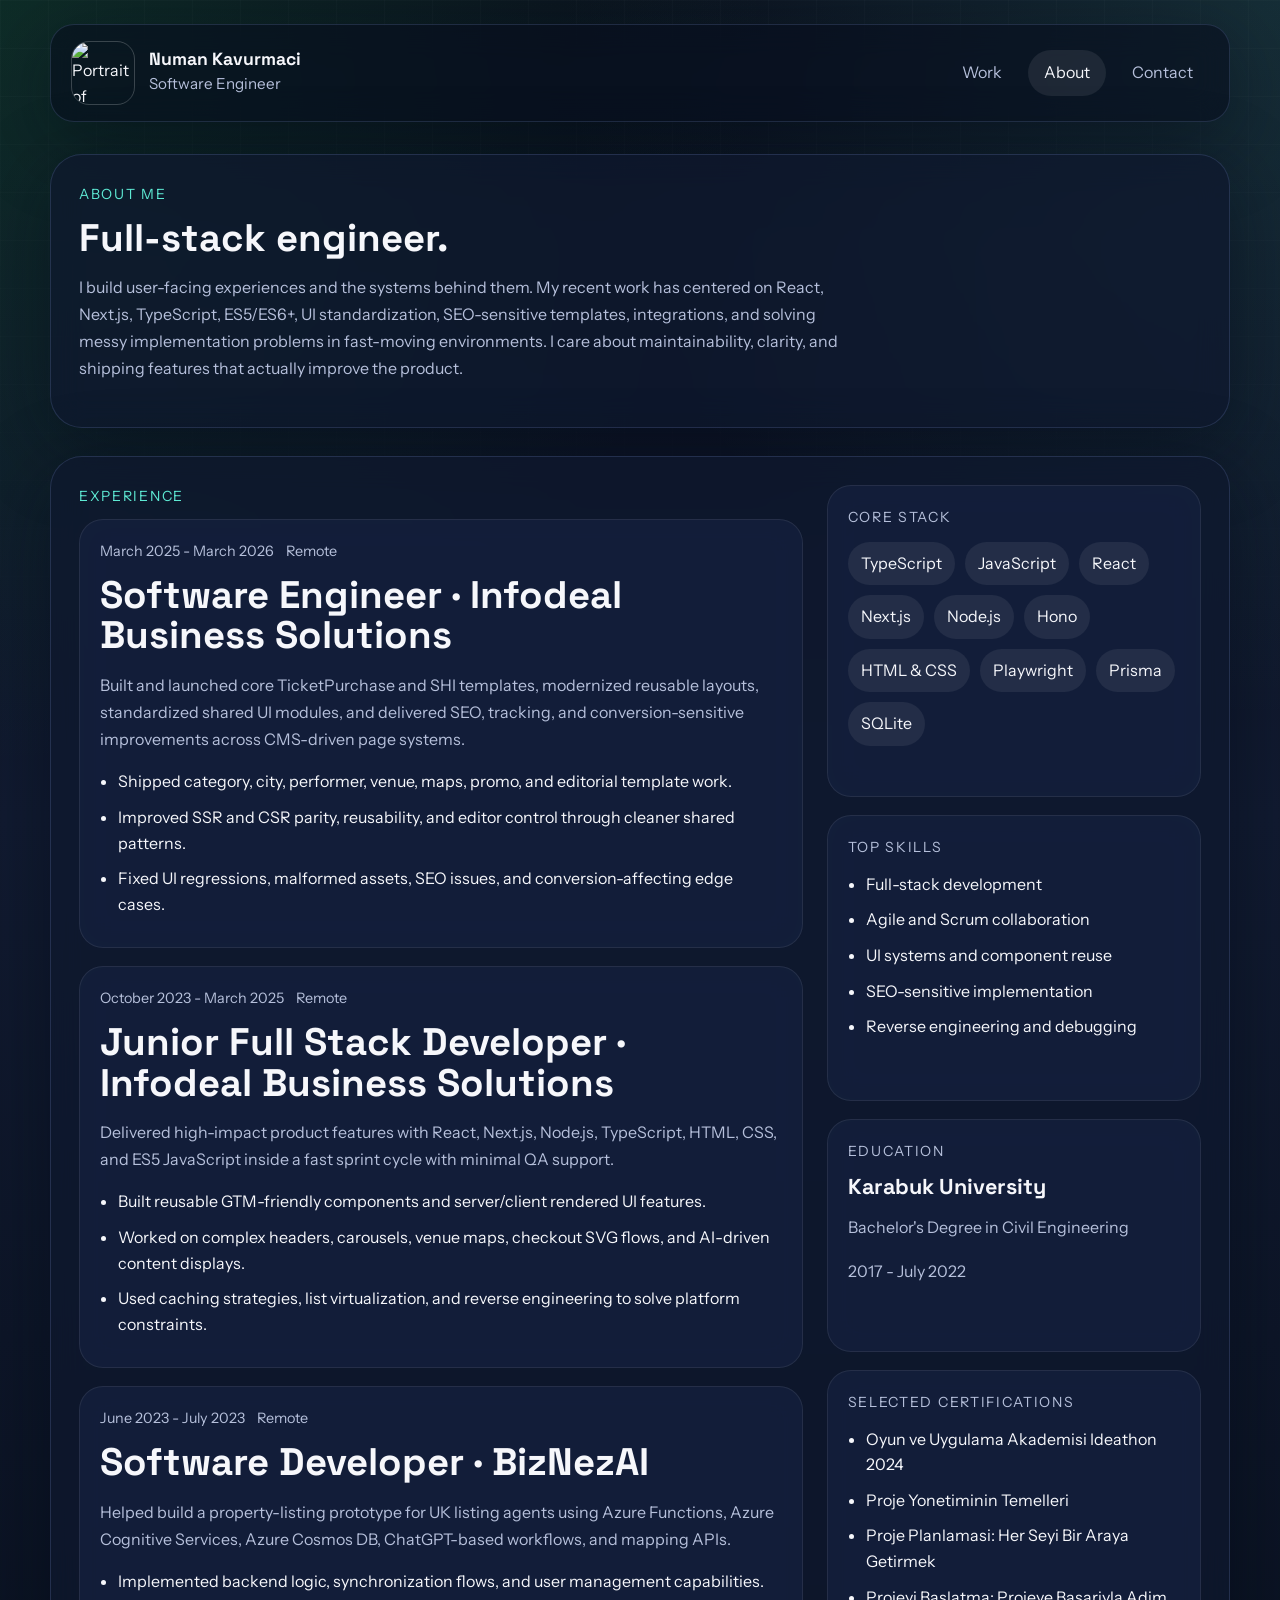
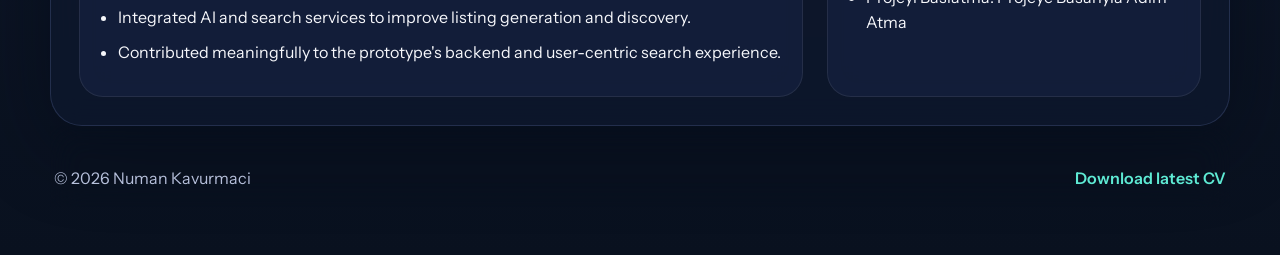
==== about.html @ 623eb321 "feat: modernized portfolio, portflio v2" ====
<!DOCTYPE html>
<html lang="en">
  <head>
    <meta charset="UTF-8" />
    <meta name="viewport" content="width=device-width, initial-scale=1.0" />
    <title>About | Numan Kavurmaci</title>
    <meta
      name="description"
      content="Experience, education, skills, and certifications for Numan Kavurmaci."
    />
    <link rel="preconnect" href="https://fonts.googleapis.com" />
    <link rel="preconnect" href="https://fonts.gstatic.com" crossorigin />
    <link
      href="https://fonts.googleapis.com/css2?family=Space+Grotesk:wght@400;500;700&family=Instrument+Sans:wght@400;500;600;700&display=swap"
      rel="stylesheet"
    />
    <link rel="stylesheet" href="styles.css" />
  </head>
  <body>
    <div class="site-shell">
      <header class="site-header">
        <a class="brand" href="index.html">
          <img src="numankavurmaci.jpg" alt="Portrait of Numan Kavurmaci" class="brand-photo" />
          <div>
            <span class="brand-name">Numan Kavurmaci</span>
            <span class="brand-role">Software Engineer</span>
          </div>
        </a>
        <nav class="site-nav" aria-label="Primary navigation">
          <a class="nav-link" href="index.html">Work</a>
          <a class="nav-link active" href="about.html">About</a>
          <a class="nav-link" href="contact.html">Contact</a>
        </nav>
      </header>

      <main>
        <section class="section hero-tight fade-in">
          <p class="eyebrow">About me</p>
          <h1>Full-stack engineer.</h1>
          <p class="hero-text max-copy">
            I build user-facing experiences and the systems behind them. My recent work has centered on React,
            Next.js, TypeScript, ES5/ES6+, UI standardization, SEO-sensitive templates, integrations, and solving
            messy implementation problems in fast-moving environments. I care about maintainability, clarity, and
            shipping features that actually improve the product.
          </p>
        </section>

        <section class="section two-column fade-in-delay">
          <div>
            <p class="eyebrow">Experience</p>
            <div class="timeline">
              <article class="timeline-item">
                <div class="timeline-meta">
                  <span>March 2025 - March 2026</span>
                  <span>Remote</span>
                </div>
                <h2>Software Engineer · Infodeal Business Solutions</h2>
                <p>
                  Built and launched core TicketPurchase and SHI templates, modernized reusable layouts,
                  standardized shared UI modules, and delivered SEO, tracking, and conversion-sensitive improvements
                  across CMS-driven page systems.
                </p>
                <ul class="detail-list">
                  <li>Shipped category, city, performer, venue, maps, promo, and editorial template work.</li>
                  <li>Improved SSR and CSR parity, reusability, and editor control through cleaner shared patterns.</li>
                  <li>Fixed UI regressions, malformed assets, SEO issues, and conversion-affecting edge cases.</li>
                </ul>
              </article>

              <article class="timeline-item">
                <div class="timeline-meta">
                  <span>October 2023 - March 2025</span>
                  <span>Remote</span>
                </div>
                <h2>Junior Full Stack Developer · Infodeal Business Solutions</h2>
                <p>
                  Delivered high-impact product features with React, Next.js, Node.js, TypeScript, HTML, CSS,
                  and ES5 JavaScript inside a fast sprint cycle with minimal QA support.
                </p>
                <ul class="detail-list">
                  <li>Built reusable GTM-friendly components and server/client rendered UI features.</li>
                  <li>Worked on complex headers, carousels, venue maps, checkout SVG flows, and AI-driven content displays.</li>
                  <li>Used caching strategies, list virtualization, and reverse engineering to solve platform constraints.</li>
                </ul>
              </article>

              <article class="timeline-item">
                <div class="timeline-meta">
                  <span>June 2023 - July 2023</span>
                  <span>Remote</span>
                </div>
                <h2>Software Developer · BizNezAI</h2>
                <p>
                  Helped build a property-listing prototype for UK listing agents using Azure Functions, Azure
                  Cognitive Services, Azure Cosmos DB, ChatGPT-based workflows, and mapping APIs.
                </p>
                <ul class="detail-list">
                  <li>Implemented backend logic, synchronization flows, and user management capabilities.</li>
                  <li>Integrated AI and search services to improve listing generation and discovery.</li>
                  <li>Contributed meaningfully to the prototype&apos;s backend and user-centric search experience.</li>
                </ul>
              </article>
            </div>
          </div>

          <aside class="sidebar-stack">
            <article class="sidebar-card">
              <p class="eyebrow">Core stack</p>
              <ul class="tag-list">
                <li>TypeScript</li>
                <li>JavaScript</li>
                <li>React</li>
                <li>Next.js</li>
                <li>Node.js</li>
                <li>Hono</li>
                <li>HTML & CSS</li>
                <li>Playwright</li>
                <li>Prisma</li>
                <li>SQLite</li>
              </ul>
            </article>

            <article class="sidebar-card">
              <p class="eyebrow">Top skills</p>
              <ul class="detail-list compact-list">
                <li>Full-stack development</li>
                <li>Agile and Scrum collaboration</li>
                <li>UI systems and component reuse</li>
                <li>SEO-sensitive implementation</li>
                <li>Reverse engineering and debugging</li>
              </ul>
            </article>

            <article class="sidebar-card">
              <p class="eyebrow">Education</p>
              <h3>Karabuk University</h3>
              <p>Bachelor&apos;s Degree in Civil Engineering</p>
              <p>2017 - July 2022</p>
            </article>

            <article class="sidebar-card">
              <p class="eyebrow">Selected certifications</p>
              <ul class="detail-list compact-list">
                <li>Oyun ve Uygulama Akademisi Ideathon 2024</li>
                <li>Proje Yonetiminin Temelleri</li>
                <li>Proje Planlamasi: Her Seyi Bir Araya Getirmek</li>
                <li>Projeyi Baslatma: Projeye Basariyla Adim Atma</li>
              </ul>
            </article>
          </aside>
        </section>
      </main>

      <footer class="site-footer">
        <p>© <span id="year"></span> Numan Kavurmaci</p>
        <a class="text-link" href="Numan-Kavurmaci-CV-2026.pdf" target="_blank" rel="noopener">Download latest CV</a>
      </footer>
    </div>

    <script src="script.js"></script>
  </body>
</html>
---- styles.css ----
:root {
  --bg: #0a0f1d;
  --bg-elevated: rgba(14, 24, 46, 0.72);
  --bg-soft: rgba(21, 33, 62, 0.78);
  --panel-stroke: rgba(157, 180, 255, 0.16);
  --text: #f6f7fb;
  --muted: #b6c0db;
  --accent: #5eead4;
  --accent-strong: #22c55e;
  --accent-warm: #f59e0b;
  --shadow: 0 20px 80px rgba(3, 8, 20, 0.45);
  --max-width: 1180px;
}

* {
  box-sizing: border-box;
}

html {
  scroll-behavior: smooth;
  font-size: 16px;
}

body {
  margin: 0;
  min-height: 100vh;
  color: var(--text);
  font-family: "Instrument Sans", sans-serif;
  line-height: 1.6;
  background:
    radial-gradient(circle at top left, rgba(34, 197, 94, 0.16), transparent 34%),
    radial-gradient(circle at top right, rgba(94, 234, 212, 0.14), transparent 32%),
    linear-gradient(180deg, #0a0f1d 0%, #111b31 44%, #09111f 100%);
}

body::before {
  content: "";
  position: fixed;
  inset: 0;
  background-image:
    linear-gradient(rgba(255, 255, 255, 0.03) 1px, transparent 1px),
    linear-gradient(90deg, rgba(255, 255, 255, 0.03) 1px, transparent 1px);
  background-size: 48px 48px;
  mask-image: linear-gradient(180deg, rgba(0, 0, 0, 0.65), transparent 90%);
  pointer-events: none;
}

img {
  max-width: 100%;
  display: block;
}

button,
a {
  transition: transform 180ms ease, opacity 180ms ease, border-color 180ms ease, background 180ms ease;
}

a {
  color: inherit;
  text-decoration: none;
}

a:hover {
  transform: translateY(-1px);
}

a:focus-visible,
button:focus-visible {
  outline: 2px solid var(--accent);
  outline-offset: 3px;
}

.site-shell {
  position: relative;
  z-index: 1;
  width: min(calc(100% - 32px), var(--max-width));
  margin: 0 auto;
  padding: 24px 0 48px;
}

.site-header,
.site-footer,
.section,
.hero,
.hero-panel,
.project-card,
.sidebar-card,
.contact-card,
.info-band,
.timeline-item,
.stat-card {
  backdrop-filter: blur(16px);
}

.site-header {
  display: flex;
  justify-content: space-between;
  align-items: center;
  gap: 24px;
  padding: 16px 20px;
  margin-bottom: 32px;
  border: 1px solid var(--panel-stroke);
  border-radius: 24px;
  background: rgba(8, 14, 29, 0.62);
  box-shadow: var(--shadow);
}

.brand {
  display: flex;
  align-items: center;
  gap: 14px;
  min-width: 0;
}

.brand-photo {
  width: 64px;
  height: 64px;
  object-fit: cover;
  border-radius: 18px;
  border: 1px solid rgba(255, 255, 255, 0.2);
}

.brand-name,
.brand-role {
  display: block;
}

.brand-name {
  font-family: "Space Grotesk", sans-serif;
  font-weight: 700;
  font-size: 1.1rem;
}

.brand-role {
  margin-top: 4px;
  color: var(--muted);
  font-size: 0.95rem;
}

.site-nav {
  display: flex;
  align-items: center;
  gap: 10px;
  flex-wrap: wrap;
}

.nav-link {
  padding: 10px 16px;
  border-radius: 999px;
  color: var(--muted);
}

.nav-link:hover,
.nav-link.active {
  color: var(--text);
  background: rgba(255, 255, 255, 0.08);
}

.hero {
  display: grid;
  grid-template-columns: minmax(0, 1.4fr) minmax(280px, 0.9fr);
  gap: 24px;
  align-items: stretch;
  margin-bottom: 28px;
}

.hero-copy,
.hero-panel,
.section,
.info-band {
  padding: 28px;
  border: 1px solid var(--panel-stroke);
  border-radius: 32px;
  background: var(--bg-elevated);
  box-shadow: var(--shadow);
}

.hero-tight {
  margin-bottom: 28px;
}

.eyebrow {
  margin: 0 0 12px;
  font-size: 0.88rem;
  letter-spacing: 0.12em;
  text-transform: uppercase;
  color: var(--accent);
}

h1,
h2,
h3,
.brand-name {
  font-family: "Space Grotesk", sans-serif;
  line-height: 1.05;
}

h1 {
  margin: 0;
  font-size: clamp(1.6rem, 3vw, 2.5rem);
}

h2 {
  margin: 0;
  font-size: clamp(1.6rem, 3vw, 2.6rem);
}

h3 {
  margin: 0;
  font-size: 1.35rem;
}

.hero-text,
.project-card p,
.timeline-item p,
.section-note,
.info-band p,
.contact-card h2,
.sidebar-card p,
.detail-list,
.project-footnote {
  color: var(--muted);
  line-height: 1.7;
}

.hero-text,
.project-card p,
.timeline-item p,
.info-band p,
.section-note,
.sidebar-card p {
  max-width: 68ch;
}

.max-copy {
  max-width: 760px;
}

.hero-actions,
.contact-links {
  display: flex;
  gap: 14px;
  flex-wrap: wrap;
  margin-top: 24px;
}

.button {
  display: inline-flex;
  align-items: center;
  justify-content: center;
  padding: 13px 20px;
  border-radius: 999px;
  border: 1px solid transparent;
  font-weight: 600;
}

.button-primary {
  color: #06121b;
  background: linear-gradient(135deg, var(--accent) 0%, #a7f3d0 100%);
}

.button-secondary {
  color: var(--text);
  border-color: rgba(255, 255, 255, 0.16);
  background: rgba(255, 255, 255, 0.04);
}

.button:hover,
.text-link:hover,
.nav-link:hover {
  opacity: 0.92;
}

.panel-grid,
.project-grid {
  display: grid;
  gap: 18px;
}

.panel-grid {
  height: 100%;
}

.stat-card,
.project-card,
.sidebar-card,
.contact-card,
.timeline-item {
  padding: 20px;
  border: 1px solid rgba(255, 255, 255, 0.08);
  border-radius: 24px;
  background: var(--bg-soft);
}

.stat-label,
.timeline-meta,
.project-footnote {
  display: block;
  font-size: 0.9rem;
  color: var(--muted);
}

.section {
  margin-top: 28px;
}

.section-heading-row {
  display: flex;
  align-items: end;
  justify-content: space-between;
  gap: 20px;
  margin-bottom: 24px;
}

.section-note {
  max-width: 420px;
  margin: 0;
}

.project-grid {
  grid-template-columns: repeat(3, minmax(0, 1fr));
}

.project-grid-featured {
  grid-template-columns: repeat(2, minmax(0, 1fr));
  margin-bottom: 18px;
}

.project-card {
  display: flex;
  flex-direction: column;
  gap: 16px;
}

.project-card-featured {
  background:
    linear-gradient(180deg, rgba(94, 234, 212, 0.09), transparent 70%),
    var(--bg-soft);
}

.project-topline {
  display: flex;
  gap: 8px;
  flex-wrap: wrap;
}

.pill {
  display: inline-flex;
  align-items: center;
  padding: 7px 12px;
  border-radius: 999px;
  font-size: 0.85rem;
  background: rgba(34, 197, 94, 0.16);
  color: #d7ffe8;
}

.pill-muted {
  background: rgba(255, 255, 255, 0.08);
  color: var(--muted);
}

.project-points,
.detail-list,
.tag-list {
  margin: 0;
  padding-left: 18px;
}

.project-points li,
.detail-list li,
.tag-list li {
  margin-bottom: 10px;
  color: var(--text);
  line-height: 1.6;
}

.project-footnote {
  margin-top: auto;
}

.text-link {
  color: var(--accent);
  font-weight: 600;
}

.compact-section {
  padding: 0;
  background: transparent;
  border: 0;
  box-shadow: none;
}

.info-band {
  display: grid;
  grid-template-columns: minmax(0, 1.2fr) minmax(0, 1fr);
  gap: 24px;
}

.two-column {
  display: grid;
  grid-template-columns: minmax(0, 1.45fr) minmax(280px, 0.75fr);
  gap: 24px;
}

.timeline {
  display: grid;
  gap: 18px;
}

.timeline-meta {
  display: flex;
  gap: 12px;
  flex-wrap: wrap;
  margin-bottom: 12px;
}

.sidebar-stack {
  display: grid;
  gap: 18px;
}

.tag-list {
  display: flex;
  flex-wrap: wrap;
  gap: 10px;
  padding: 0;
  list-style: none;
}

.tag-list li {
  margin: 0;
  padding: 9px 13px;
  border-radius: 999px;
  background: rgba(255, 255, 255, 0.07);
  color: var(--text);
}

.compact-list {
  padding-left: 18px;
}

.contact-stack {
  display: grid;
  gap: 16px;
}

.contact-row {
  display: flex;
  align-items: center;
  justify-content: space-between;
  gap: 24px;
  padding: 24px;
  border: 1px solid rgba(255, 255, 255, 0.08);
  border-radius: 24px;
  background: var(--bg-soft);
}

.contact-copy {
  display: flex;
  flex-direction: column;
  gap: 10px;
  min-width: 0;
}

.contact-copy h2 {
  font-size: clamp(1.2rem, 2vw, 1.6rem);
  line-height: 1.15;
}

.contact-copy p:last-child {
  margin: 0;
}

.contact-actions {
  display: flex;
  gap: 12px;
  flex-wrap: wrap;
  justify-content: flex-end;
}

.contact-action {
  min-width: 180px;
}

.site-footer {
  display: flex;
  justify-content: space-between;
  align-items: center;
  gap: 16px;
  padding: 24px 4px 0;
  color: var(--muted);
}

.fade-in,
.fade-in-delay,
.fade-in-delay-2 {
  opacity: 0;
  transform: translateY(18px);
  animation: rise 0.72s ease forwards;
}

.fade-in-delay {
  animation-delay: 0.12s;
}

.fade-in-delay-2 {
  animation-delay: 0.24s;
}

@keyframes rise {
  to {
    opacity: 1;
    transform: translateY(0);
  }
}

@media (max-width: 980px) {
  .hero,
  .two-column,
  .info-band,
  .project-grid-featured,
  .project-grid {
    grid-template-columns: 1fr;
  }

  .section-heading-row,
  .site-footer,
  .site-header {
    align-items: flex-start;
    flex-direction: column;
  }

  .site-nav {
    width: 100%;
    gap: 8px;
  }

  .contact-row {
    flex-direction: column;
    align-items: flex-start;
  }

  .contact-actions {
    width: 100%;
    justify-content: flex-start;
  }
}

@media (max-width: 640px) {
  .site-shell {
    width: min(calc(100% - 20px), var(--max-width));
    padding-top: 14px;
  }

  .site-header,
  .hero-copy,
  .hero-panel,
  .section,
  .info-band,
  .project-card,
  .sidebar-card,
  .contact-card,
  .timeline-item,
  .stat-card {
    padding: 20px;
    border-radius: 22px;
  }

  .brand-photo {
    width: 54px;
    height: 54px;
  }

  .brand {
    width: 100%;
  }

  .brand-name {
    font-size: 1rem;
  }

  .brand-role {
    font-size: 0.9rem;
  }

  h1 {
    font-size: clamp(1.5rem, 9vw, 2.1rem);
    line-height: 1.1;
  }

  h2 {
    line-height: 1.15;
  }

  .site-nav {
    display: grid;
    grid-template-columns: repeat(3, minmax(0, 1fr));
  }

  .nav-link {
    text-align: center;
    padding: 10px 12px;
  }

  .hero-actions,
  .contact-links {
    flex-direction: column;
  }

  .button {
    width: 100%;
  }

  .contact-action {
    width: 100%;
    min-width: 0;
  }

  .project-points,
  .detail-list,
  .compact-list {
    padding-left: 16px;
  }
}
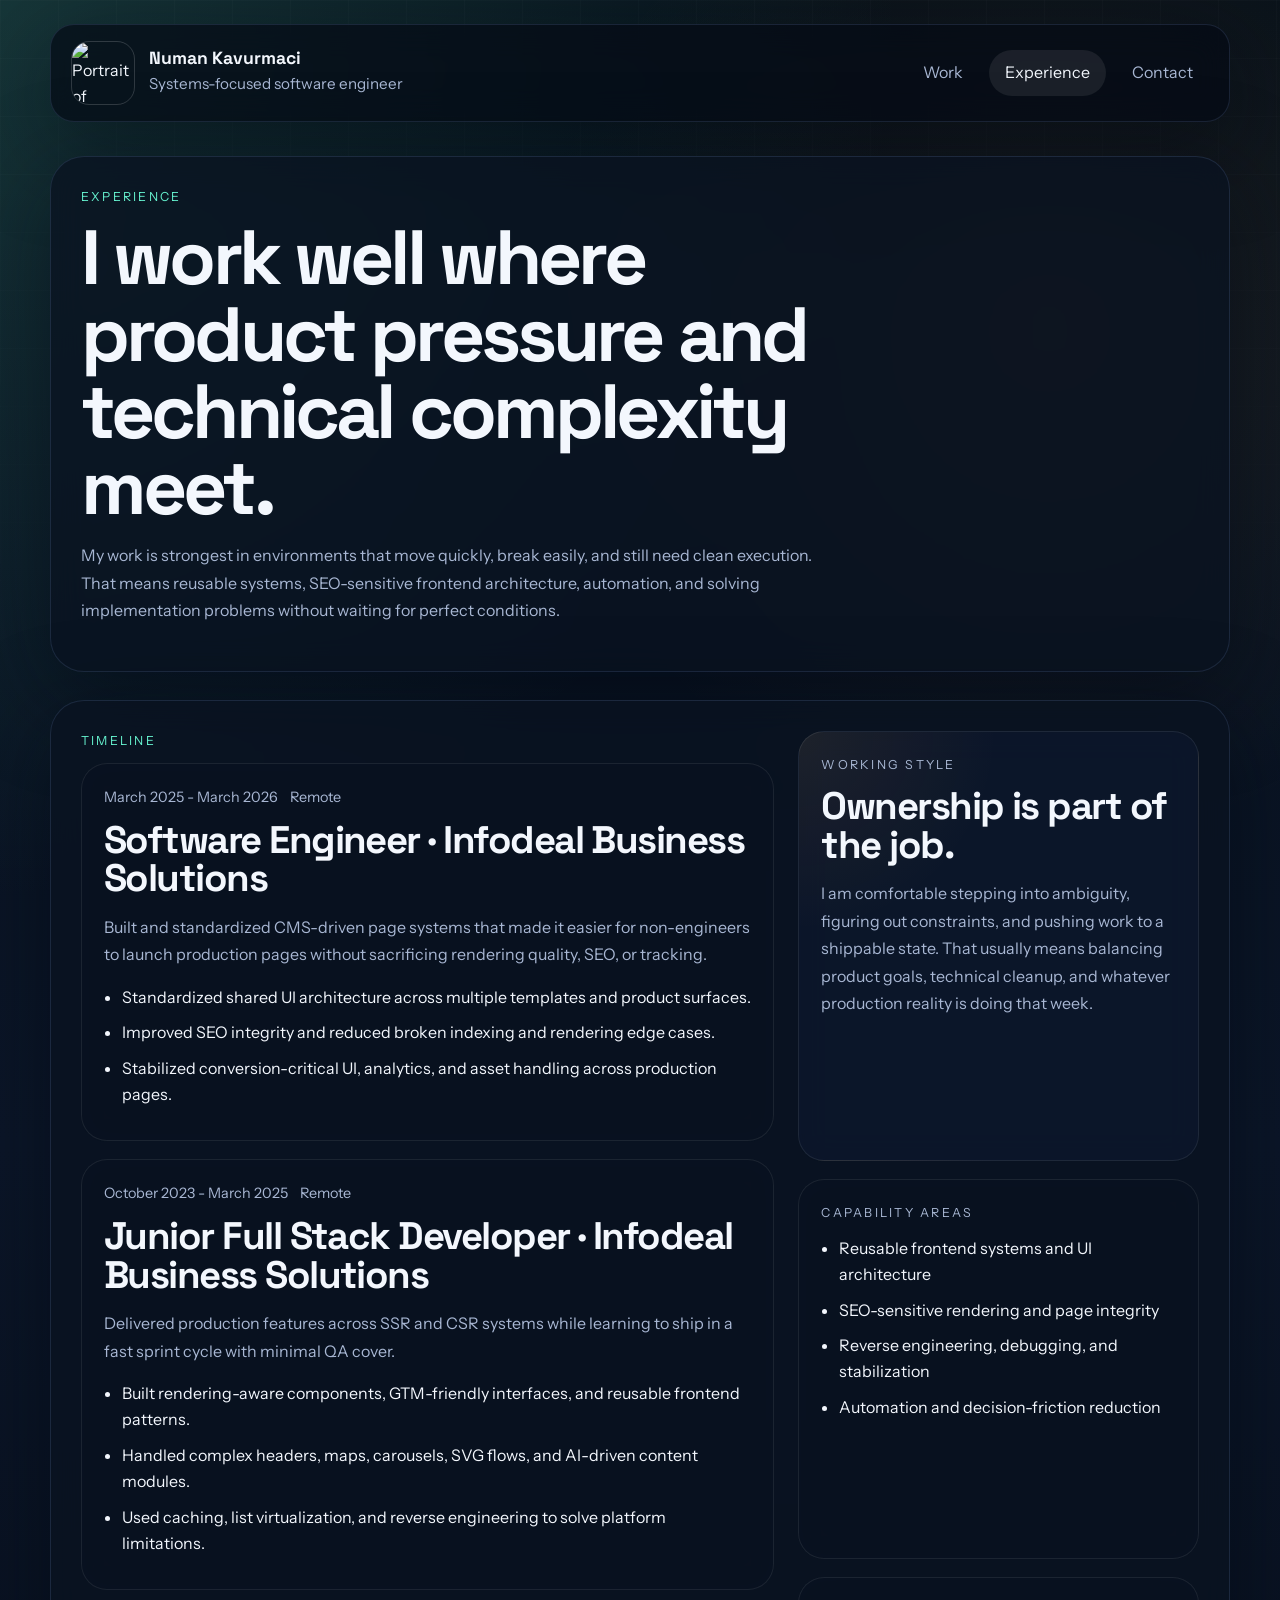
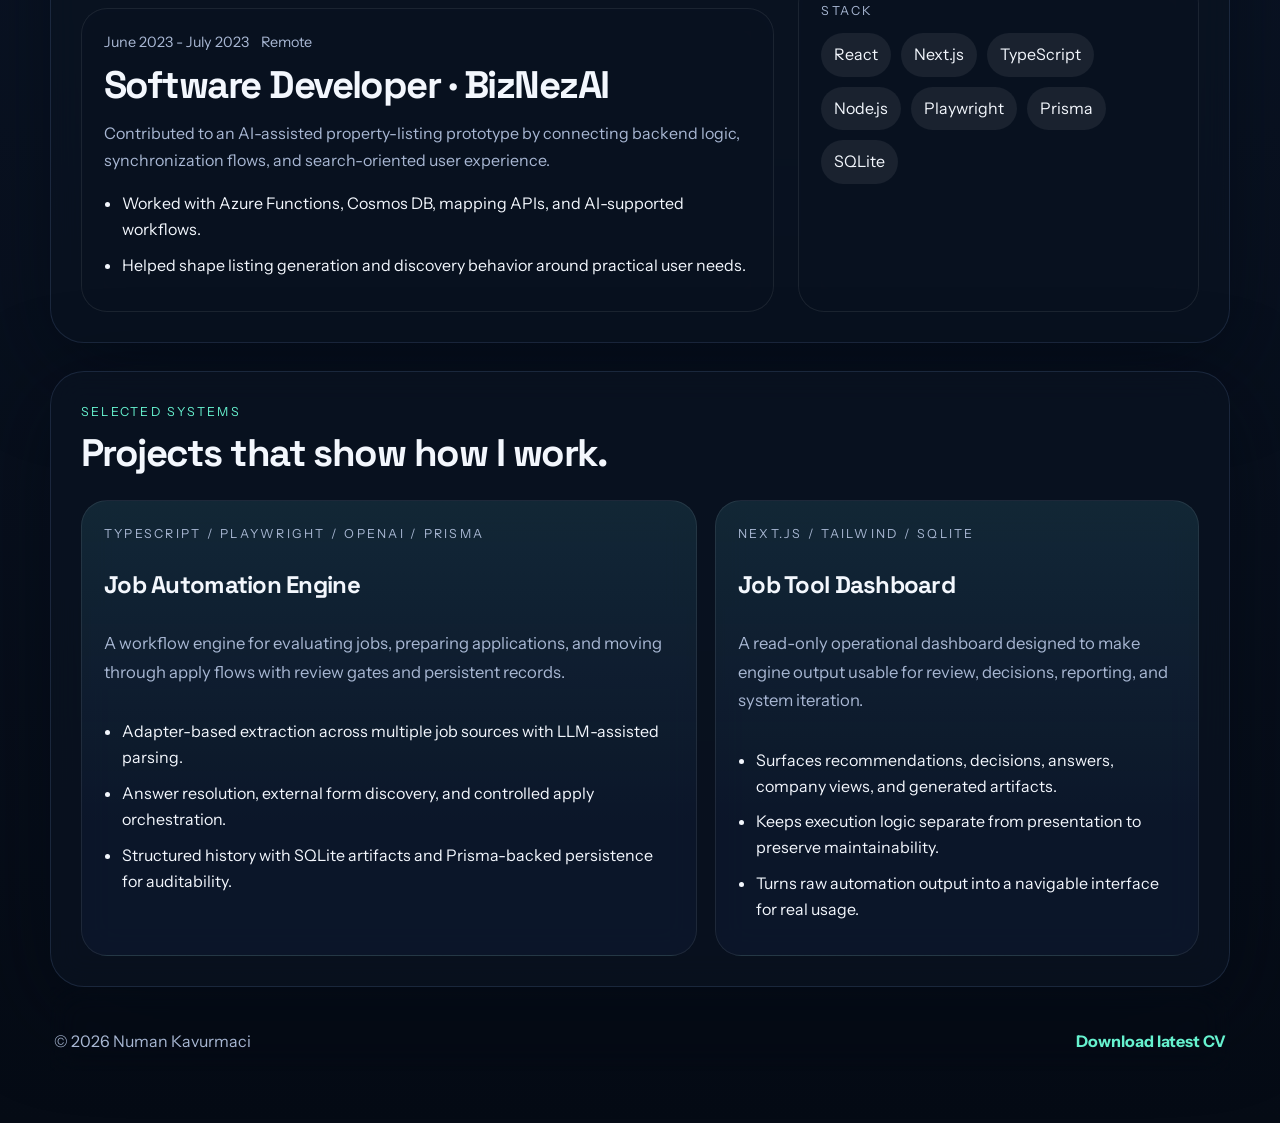
==== commit f360b7b0: "feat: modernize the UI" ====
--- a/about.html
+++ b/about.html
@@ -3,10 +3,10 @@
   <head>
     <meta charset="UTF-8" />
     <meta name="viewport" content="width=device-width, initial-scale=1.0" />
-    <title>About | Numan Kavurmaci</title>
+    <title>Experience | Numan Kavurmaci</title>
     <meta
       name="description"
-      content="Experience, education, skills, and certifications for Numan Kavurmaci."
+      content="Experience, systems thinking, and project highlights for Numan Kavurmaci."
     />
     <link rel="preconnect" href="https://fonts.googleapis.com" />
     <link rel="preconnect" href="https://fonts.gstatic.com" crossorigin />
@@ -23,31 +23,30 @@
           <img src="numankavurmaci.jpg" alt="Portrait of Numan Kavurmaci" class="brand-photo" />
           <div>
             <span class="brand-name">Numan Kavurmaci</span>
-            <span class="brand-role">Software Engineer</span>
+            <span class="brand-role">Systems-focused software engineer</span>
           </div>
         </a>
         <nav class="site-nav" aria-label="Primary navigation">
           <a class="nav-link" href="index.html">Work</a>
-          <a class="nav-link active" href="about.html">About</a>
+          <a class="nav-link active" href="about.html">Experience</a>
           <a class="nav-link" href="contact.html">Contact</a>
         </nav>
       </header>
 
       <main>
         <section class="section hero-tight fade-in">
-          <p class="eyebrow">About me</p>
-          <h1>Full-stack engineer.</h1>
+          <p class="eyebrow">Experience</p>
+          <h1>I work well where product pressure and technical complexity meet.</h1>
           <p class="hero-text max-copy">
-            I build user-facing experiences and the systems behind them. My recent work has centered on React,
-            Next.js, TypeScript, ES5/ES6+, UI standardization, SEO-sensitive templates, integrations, and solving
-            messy implementation problems in fast-moving environments. I care about maintainability, clarity, and
-            shipping features that actually improve the product.
+            My work is strongest in environments that move quickly, break easily, and still need clean
+            execution. That means reusable systems, SEO-sensitive frontend architecture, automation,
+            and solving implementation problems without waiting for perfect conditions.
           </p>
         </section>
 
         <section class="section two-column fade-in-delay">
           <div>
-            <p class="eyebrow">Experience</p>
+            <p class="eyebrow">Timeline</p>
             <div class="timeline">
               <article class="timeline-item">
                 <div class="timeline-meta">
@@ -56,14 +55,13 @@
                 </div>
                 <h2>Software Engineer · Infodeal Business Solutions</h2>
                 <p>
-                  Built and launched core TicketPurchase and SHI templates, modernized reusable layouts,
-                  standardized shared UI modules, and delivered SEO, tracking, and conversion-sensitive improvements
-                  across CMS-driven page systems.
+                  Built and standardized CMS-driven page systems that made it easier for non-engineers
+                  to launch production pages without sacrificing rendering quality, SEO, or tracking.
                 </p>
                 <ul class="detail-list">
-                  <li>Shipped category, city, performer, venue, maps, promo, and editorial template work.</li>
-                  <li>Improved SSR and CSR parity, reusability, and editor control through cleaner shared patterns.</li>
-                  <li>Fixed UI regressions, malformed assets, SEO issues, and conversion-affecting edge cases.</li>
+                  <li>Standardized shared UI architecture across multiple templates and product surfaces.</li>
+                  <li>Improved SEO integrity and reduced broken indexing and rendering edge cases.</li>
+                  <li>Stabilized conversion-critical UI, analytics, and asset handling across production pages.</li>
                 </ul>
               </article>
 
@@ -74,13 +72,13 @@
                 </div>
                 <h2>Junior Full Stack Developer · Infodeal Business Solutions</h2>
                 <p>
-                  Delivered high-impact product features with React, Next.js, Node.js, TypeScript, HTML, CSS,
-                  and ES5 JavaScript inside a fast sprint cycle with minimal QA support.
+                  Delivered production features across SSR and CSR systems while learning to ship in
+                  a fast sprint cycle with minimal QA cover.
                 </p>
                 <ul class="detail-list">
-                  <li>Built reusable GTM-friendly components and server/client rendered UI features.</li>
-                  <li>Worked on complex headers, carousels, venue maps, checkout SVG flows, and AI-driven content displays.</li>
-                  <li>Used caching strategies, list virtualization, and reverse engineering to solve platform constraints.</li>
+                  <li>Built rendering-aware components, GTM-friendly interfaces, and reusable frontend patterns.</li>
+                  <li>Handled complex headers, maps, carousels, SVG flows, and AI-driven content modules.</li>
+                  <li>Used caching, list virtualization, and reverse engineering to solve platform limitations.</li>
                 </ul>
               </article>
 
@@ -91,68 +89,95 @@
                 </div>
                 <h2>Software Developer · BizNezAI</h2>
                 <p>
-                  Helped build a property-listing prototype for UK listing agents using Azure Functions, Azure
-                  Cognitive Services, Azure Cosmos DB, ChatGPT-based workflows, and mapping APIs.
+                  Contributed to an AI-assisted property-listing prototype by connecting backend logic,
+                  synchronization flows, and search-oriented user experience.
                 </p>
                 <ul class="detail-list">
-                  <li>Implemented backend logic, synchronization flows, and user management capabilities.</li>
-                  <li>Integrated AI and search services to improve listing generation and discovery.</li>
-                  <li>Contributed meaningfully to the prototype&apos;s backend and user-centric search experience.</li>
+                  <li>Worked with Azure Functions, Cosmos DB, mapping APIs, and AI-supported workflows.</li>
+                  <li>Helped shape listing generation and discovery behavior around practical user needs.</li>
                 </ul>
               </article>
             </div>
           </div>
 
           <aside class="sidebar-stack">
+            <article class="sidebar-card thinking-card" id="systems-thinking">
+              <p class="eyebrow">Working style</p>
+              <h2>Ownership is part of the job.</h2>
+              <p>
+                I am comfortable stepping into ambiguity, figuring out constraints, and pushing work
+                to a shippable state. That usually means balancing product goals, technical cleanup,
+                and whatever production reality is doing that week.
+              </p>
+            </article>
+
             <article class="sidebar-card">
-              <p class="eyebrow">Core stack</p>
+              <p class="eyebrow">Capability areas</p>
+              <ul class="detail-list compact-list">
+                <li>Reusable frontend systems and UI architecture</li>
+                <li>SEO-sensitive rendering and page integrity</li>
+                <li>Reverse engineering, debugging, and stabilization</li>
+                <li>Automation and decision-friction reduction</li>
+              </ul>
+            </article>
+
+            <article class="sidebar-card">
+              <p class="eyebrow">Stack</p>
               <ul class="tag-list">
-                <li>TypeScript</li>
-                <li>JavaScript</li>
                 <li>React</li>
                 <li>Next.js</li>
+                <li>TypeScript</li>
                 <li>Node.js</li>
-                <li>Hono</li>
-                <li>HTML & CSS</li>
                 <li>Playwright</li>
                 <li>Prisma</li>
                 <li>SQLite</li>
               </ul>
             </article>
+          </aside>
+        </section>
 
-            <article class="sidebar-card">
-              <p class="eyebrow">Top skills</p>
-              <ul class="detail-list compact-list">
-                <li>Full-stack development</li>
-                <li>Agile and Scrum collaboration</li>
-                <li>UI systems and component reuse</li>
-                <li>SEO-sensitive implementation</li>
-                <li>Reverse engineering and debugging</li>
+        <section class="section fade-in-delay-2">
+          <div class="section-heading-row">
+            <div>
+              <p class="eyebrow">Selected systems</p>
+              <h2>Projects that show how I work.</h2>
+            </div>
+          </div>
+
+          <div class="project-grid-featured">
+            <article class="project-card project-card-featured" id="job-automation-engine">
+              <p class="micro-label">TypeScript / Playwright / OpenAI / Prisma</p>
+              <h3>Job Automation Engine</h3>
+              <p class="project-summary">
+                A workflow engine for evaluating jobs, preparing applications, and moving through
+                apply flows with review gates and persistent records.
+              </p>
+              <ul class="project-points">
+                <li>Adapter-based extraction across multiple job sources with LLM-assisted parsing.</li>
+                <li>Answer resolution, external form discovery, and controlled apply orchestration.</li>
+                <li>Structured history with SQLite artifacts and Prisma-backed persistence for auditability.</li>
               </ul>
             </article>
 
-            <article class="sidebar-card">
-              <p class="eyebrow">Education</p>
-              <h3>Karabuk University</h3>
-              <p>Bachelor&apos;s Degree in Civil Engineering</p>
-              <p>2017 - July 2022</p>
-            </article>
-
-            <article class="sidebar-card">
-              <p class="eyebrow">Selected certifications</p>
-              <ul class="detail-list compact-list">
-                <li>Oyun ve Uygulama Akademisi Ideathon 2024</li>
-                <li>Proje Yonetiminin Temelleri</li>
-                <li>Proje Planlamasi: Her Seyi Bir Araya Getirmek</li>
-                <li>Projeyi Baslatma: Projeye Basariyla Adim Atma</li>
+            <article class="project-card project-card-featured" id="job-tool-dashboard">
+              <p class="micro-label">Next.js / Tailwind / SQLite</p>
+              <h3>Job Tool Dashboard</h3>
+              <p class="project-summary">
+                A read-only operational dashboard designed to make engine output usable for review,
+                decisions, reporting, and system iteration.
+              </p>
+              <ul class="project-points">
+                <li>Surfaces recommendations, decisions, answers, company views, and generated artifacts.</li>
+                <li>Keeps execution logic separate from presentation to preserve maintainability.</li>
+                <li>Turns raw automation output into a navigable interface for real usage.</li>
               </ul>
             </article>
-          </aside>
+          </div>
         </section>
       </main>
 
       <footer class="site-footer">
-        <p>© <span id="year"></span> Numan Kavurmaci</p>
+        <p>&copy; <span id="year"></span> Numan Kavurmaci</p>
         <a class="text-link" href="Numan-Kavurmaci-CV-2026.pdf" target="_blank" rel="noopener">Download latest CV</a>
       </footer>
     </div>
--- a/styles.css
+++ b/styles.css
@@ -1,14 +1,18 @@
 :root {
-  --bg: #0a0f1d;
-  --bg-elevated: rgba(14, 24, 46, 0.72);
-  --bg-soft: rgba(21, 33, 62, 0.78);
-  --panel-stroke: rgba(157, 180, 255, 0.16);
-  --text: #f6f7fb;
-  --muted: #b6c0db;
-  --accent: #5eead4;
-  --accent-strong: #22c55e;
-  --accent-warm: #f59e0b;
-  --shadow: 0 20px 80px rgba(3, 8, 20, 0.45);
+  --bg: #07111d;
+  --bg-deep: #030812;
+  --bg-elevated: rgba(9, 18, 33, 0.78);
+  --bg-soft: rgba(13, 24, 44, 0.82);
+  --bg-strong: rgba(7, 16, 29, 0.92);
+  --panel-stroke: rgba(127, 155, 215, 0.16);
+  --panel-stroke-strong: rgba(119, 234, 209, 0.22);
+  --text: #f3f7fd;
+  --muted: #a8b7d3;
+  --muted-strong: #d1dbec;
+  --accent: #66f2cf;
+  --accent-strong: #9ef8dd;
+  --accent-warm: #f6b24d;
+  --shadow: 0 24px 90px rgba(1, 8, 18, 0.5);
   --max-width: 1180px;
 }
 
@@ -28,9 +32,9 @@
   font-family: "Instrument Sans", sans-serif;
   line-height: 1.6;
   background:
-    radial-gradient(circle at top left, rgba(34, 197, 94, 0.16), transparent 34%),
-    radial-gradient(circle at top right, rgba(94, 234, 212, 0.14), transparent 32%),
-    linear-gradient(180deg, #0a0f1d 0%, #111b31 44%, #09111f 100%);
+    radial-gradient(circle at top left, rgba(102, 242, 207, 0.17), transparent 30%),
+    radial-gradient(circle at 82% 12%, rgba(246, 178, 77, 0.09), transparent 20%),
+    linear-gradient(180deg, #06101a 0%, #0b1628 42%, #050b15 100%);
 }
 
 body::before {
@@ -38,10 +42,10 @@
   position: fixed;
   inset: 0;
   background-image:
-    linear-gradient(rgba(255, 255, 255, 0.03) 1px, transparent 1px),
-    linear-gradient(90deg, rgba(255, 255, 255, 0.03) 1px, transparent 1px);
-  background-size: 48px 48px;
-  mask-image: linear-gradient(180deg, rgba(0, 0, 0, 0.65), transparent 90%);
+    linear-gradient(rgba(255, 255, 255, 0.024) 1px, transparent 1px),
+    linear-gradient(90deg, rgba(255, 255, 255, 0.024) 1px, transparent 1px);
+  background-size: 58px 58px;
+  mask-image: linear-gradient(180deg, rgba(0, 0, 0, 0.78), transparent 92%);
   pointer-events: none;
 }
 
@@ -50,8 +54,8 @@
   display: block;
 }
 
-button,
-a {
+a,
+button {
   transition: transform 180ms ease, opacity 180ms ease, border-color 180ms ease, background 180ms ease;
 }
 
@@ -75,20 +79,20 @@
   z-index: 1;
   width: min(calc(100% - 32px), var(--max-width));
   margin: 0 auto;
-  padding: 24px 0 48px;
+  padding: 24px 0 52px;
 }
 
 .site-header,
 .site-footer,
 .section,
-.hero,
-.hero-panel,
+.hero-copy,
+.hero-visual,
 .project-card,
 .sidebar-card,
-.contact-card,
+.contact-row,
 .info-band,
 .timeline-item,
-.stat-card {
+.capability-card {
   backdrop-filter: blur(16px);
 }
 
@@ -98,10 +102,10 @@
   align-items: center;
   gap: 24px;
   padding: 16px 20px;
-  margin-bottom: 32px;
+  margin-bottom: 34px;
   border: 1px solid var(--panel-stroke);
   border-radius: 24px;
-  background: rgba(8, 14, 29, 0.62);
+  background: rgba(5, 11, 21, 0.72);
   box-shadow: var(--shadow);
 }
 
@@ -117,7 +121,7 @@
   height: 64px;
   object-fit: cover;
   border-radius: 18px;
-  border: 1px solid rgba(255, 255, 255, 0.2);
+  border: 1px solid rgba(255, 255, 255, 0.16);
 }
 
 .brand-name,
@@ -158,33 +162,69 @@
 
 .hero {
   display: grid;
-  grid-template-columns: minmax(0, 1.4fr) minmax(280px, 0.9fr);
-  gap: 24px;
+  gap: 22px;
   align-items: stretch;
-  margin-bottom: 28px;
+}
+
+.hero-impact {
+  grid-template-columns: minmax(0, 1.25fr) minmax(320px, 0.88fr);
+  margin-bottom: 12px;
 }
 
 .hero-copy,
-.hero-panel,
+.hero-visual,
 .section,
 .info-band {
-  padding: 28px;
   border: 1px solid var(--panel-stroke);
-  border-radius: 32px;
+  border-radius: 34px;
+  box-shadow: var(--shadow);
+}
+
+.hero-copy,
+.hero-visual,
+.section,
+.info-band {
+  padding: 30px;
+}
+
+.hero-copy-primary {
+  background:
+    radial-gradient(circle at top left, rgba(102, 242, 207, 0.13), transparent 42%),
+    linear-gradient(180deg, rgba(9, 18, 33, 0.96), rgba(7, 14, 26, 0.86));
+  border-color: var(--panel-stroke-strong);
+}
+
+.hero-visual,
+.section,
+.info-band,
+.project-card,
+.sidebar-card,
+.contact-row,
+.timeline-item,
+.capability-card {
   background: var(--bg-elevated);
-  box-shadow: var(--shadow);
 }
 
 .hero-tight {
   margin-bottom: 28px;
 }
 
-.eyebrow {
+.eyebrow,
+.micro-label,
+.portrait-label {
   margin: 0 0 12px;
-  font-size: 0.88rem;
-  letter-spacing: 0.12em;
+  font-size: 0.78rem;
+  letter-spacing: 0.18em;
   text-transform: uppercase;
+}
+
+.eyebrow,
+.portrait-label {
   color: var(--accent);
+}
+
+.micro-label {
+  color: var(--muted);
 }
 
 h1,
@@ -192,22 +232,33 @@
 h3,
 .brand-name {
   font-family: "Space Grotesk", sans-serif;
-  line-height: 1.05;
+  line-height: 1;
 }
 
 h1 {
   margin: 0;
-  font-size: clamp(1.6rem, 3vw, 2.5rem);
+  font-size: clamp(2.8rem, 6vw, 5rem);
+  letter-spacing: -0.05em;
+}
+
+.hero-impact h1 {
+  max-width: 11ch;
+}
+
+.hero-tight h1 {
+  max-width: 15ch;
 }
 
 h2 {
   margin: 0;
-  font-size: clamp(1.6rem, 3vw, 2.6rem);
+  font-size: clamp(1.7rem, 3vw, 2.8rem);
+  letter-spacing: -0.04em;
 }
 
 h3 {
   margin: 0;
-  font-size: 1.35rem;
+  font-size: 1.5rem;
+  letter-spacing: -0.03em;
 }
 
 .hero-text,
@@ -215,12 +266,12 @@
 .timeline-item p,
 .section-note,
 .info-band p,
-.contact-card h2,
+.contact-copy p,
 .sidebar-card p,
 .detail-list,
-.project-footnote {
+.project-summary {
   color: var(--muted);
-  line-height: 1.7;
+  line-height: 1.72;
 }
 
 .hero-text,
@@ -228,80 +279,114 @@
 .timeline-item p,
 .info-band p,
 .section-note,
-.sidebar-card p {
+.sidebar-card p,
+.contact-copy p {
   max-width: 68ch;
+}
+
+.hero-text-strong {
+  color: var(--muted-strong);
+  font-size: 1.08rem;
+  max-width: 56ch;
 }
 
 .max-copy {
   max-width: 760px;
 }
 
+.proof-strip,
 .hero-actions,
-.contact-links {
+.contact-actions {
   display: flex;
   gap: 14px;
   flex-wrap: wrap;
-  margin-top: 24px;
+}
+
+.proof-strip {
+  margin-top: 28px;
+}
+
+.proof-strip span {
+  padding: 12px 14px;
+  border: 1px solid rgba(255, 255, 255, 0.08);
+  border-radius: 999px;
+  background: rgba(255, 255, 255, 0.05);
+  color: var(--muted-strong);
+  font-size: 0.93rem;
+}
+
+.hero-actions {
+  margin-top: 30px;
 }
 
 .button {
   display: inline-flex;
   align-items: center;
   justify-content: center;
+  min-height: 50px;
   padding: 13px 20px;
   border-radius: 999px;
   border: 1px solid transparent;
-  font-weight: 600;
+  font-weight: 700;
 }
 
 .button-primary {
-  color: #06121b;
-  background: linear-gradient(135deg, var(--accent) 0%, #a7f3d0 100%);
+  color: #03120e;
+  background: linear-gradient(135deg, var(--accent) 0%, var(--accent-strong) 100%);
+  box-shadow: 0 10px 30px rgba(102, 242, 207, 0.18);
 }
 
 .button-secondary {
   color: var(--text);
-  border-color: rgba(255, 255, 255, 0.16);
-  background: rgba(255, 255, 255, 0.04);
+  border-color: rgba(255, 255, 255, 0.12);
+  background: rgba(255, 255, 255, 0.03);
 }
 
 .button:hover,
 .text-link:hover,
 .nav-link:hover {
-  opacity: 0.92;
-}
-
-.panel-grid,
-.project-grid {
+  opacity: 0.94;
+}
+
+.portrait-shell {
   display: grid;
   gap: 18px;
-}
-
-.panel-grid {
   height: 100%;
 }
 
-.stat-card,
-.project-card,
-.sidebar-card,
-.contact-card,
-.timeline-item {
-  padding: 20px;
-  border: 1px solid rgba(255, 255, 255, 0.08);
+.hero-portrait {
+  width: 100%;
+  height: 100%;
+  min-height: 420px;
+  object-fit: cover;
+  border-radius: 28px;
+  border: 1px solid rgba(255, 255, 255, 0.09);
+}
+
+.portrait-note {
+  padding: 18px 20px;
   border-radius: 24px;
-  background: var(--bg-soft);
-}
-
-.stat-label,
-.timeline-meta,
-.project-footnote {
+  background: rgba(255, 255, 255, 0.04);
+  border: 1px solid rgba(255, 255, 255, 0.07);
+}
+
+.portrait-note strong {
   display: block;
-  font-size: 0.9rem;
-  color: var(--muted);
+  font-family: "Space Grotesk", sans-serif;
+  font-size: 1.05rem;
+  line-height: 1.3;
 }
 
 .section {
   margin-top: 28px;
+}
+
+.section-offset {
+  margin-top: 12px;
+}
+
+.section-featured {
+  margin-top: 44px;
 }
 
 .section-heading-row {
@@ -309,7 +394,11 @@
   align-items: end;
   justify-content: space-between;
   gap: 20px;
-  margin-bottom: 24px;
+  margin-bottom: 28px;
+}
+
+.section-heading-tight {
+  margin-bottom: 22px;
 }
 
 .section-note {
@@ -317,13 +406,48 @@
   margin: 0;
 }
 
+.capability-grid,
+.project-grid,
+.project-grid-featured,
+.timeline,
+.sidebar-stack {
+  display: grid;
+  gap: 18px;
+}
+
+.capability-grid {
+  grid-template-columns: repeat(4, minmax(0, 1fr));
+}
+
+.capability-card,
+.project-card,
+.sidebar-card,
+.contact-row,
+.timeline-item {
+  padding: 22px;
+  border: 1px solid rgba(255, 255, 255, 0.08);
+  border-radius: 26px;
+}
+
+.capability-card h3 {
+  font-size: 1.2rem;
+  line-height: 1.22;
+}
+
+.project-grid-featured {
+  grid-template-columns: minmax(0, 1.12fr) minmax(0, 0.88fr);
+}
+
+.asymmetric-grid {
+  align-items: start;
+}
+
 .project-grid {
-  grid-template-columns: repeat(3, minmax(0, 1fr));
-}
-
-.project-grid-featured {
-  grid-template-columns: repeat(2, minmax(0, 1fr));
-  margin-bottom: 18px;
+  grid-template-columns: repeat(4, minmax(0, 1fr));
+}
+
+.project-grid-secondary {
+  margin-top: 22px;
 }
 
 .project-card {
@@ -334,29 +458,20 @@
 
 .project-card-featured {
   background:
-    linear-gradient(180deg, rgba(94, 234, 212, 0.09), transparent 70%),
+    linear-gradient(180deg, rgba(102, 242, 207, 0.08), transparent 72%),
     var(--bg-soft);
 }
 
-.project-topline {
-  display: flex;
-  gap: 8px;
-  flex-wrap: wrap;
-}
-
-.pill {
-  display: inline-flex;
-  align-items: center;
-  padding: 7px 12px;
-  border-radius: 999px;
-  font-size: 0.85rem;
-  background: rgba(34, 197, 94, 0.16);
-  color: #d7ffe8;
-}
-
-.pill-muted {
-  background: rgba(255, 255, 255, 0.08);
-  color: var(--muted);
+.project-card-major {
+  min-height: 100%;
+}
+
+.project-card-offset {
+  transform: translateY(26px);
+}
+
+.project-summary {
+  font-size: 1.04rem;
 }
 
 .project-points,
@@ -367,56 +482,10 @@
 }
 
 .project-points li,
-.detail-list li,
-.tag-list li {
+.detail-list li {
   margin-bottom: 10px;
   color: var(--text);
-  line-height: 1.6;
-}
-
-.project-footnote {
-  margin-top: auto;
-}
-
-.text-link {
-  color: var(--accent);
-  font-weight: 600;
-}
-
-.compact-section {
-  padding: 0;
-  background: transparent;
-  border: 0;
-  box-shadow: none;
-}
-
-.info-band {
-  display: grid;
-  grid-template-columns: minmax(0, 1.2fr) minmax(0, 1fr);
-  gap: 24px;
-}
-
-.two-column {
-  display: grid;
-  grid-template-columns: minmax(0, 1.45fr) minmax(280px, 0.75fr);
-  gap: 24px;
-}
-
-.timeline {
-  display: grid;
-  gap: 18px;
-}
-
-.timeline-meta {
-  display: flex;
-  gap: 12px;
-  flex-wrap: wrap;
-  margin-bottom: 12px;
-}
-
-.sidebar-stack {
-  display: grid;
-  gap: 18px;
+  line-height: 1.62;
 }
 
 .tag-list {
@@ -435,8 +504,61 @@
   color: var(--text);
 }
 
+.project-actions {
+  display: flex;
+  gap: 16px;
+  flex-wrap: wrap;
+  margin-top: auto;
+}
+
+.text-link {
+  color: var(--accent);
+  font-weight: 700;
+}
+
+.two-column {
+  display: grid;
+  grid-template-columns: minmax(0, 1.35fr) minmax(280px, 0.78fr);
+  gap: 24px;
+}
+
+.timeline-meta {
+  display: flex;
+  gap: 12px;
+  flex-wrap: wrap;
+  margin-bottom: 12px;
+  color: var(--muted);
+  font-size: 0.9rem;
+}
+
+.thinking-card {
+  background:
+    radial-gradient(circle at top left, rgba(246, 178, 77, 0.08), transparent 34%),
+    var(--bg-soft);
+}
+
 .compact-list {
   padding-left: 18px;
+}
+
+.compact-section {
+  padding: 0;
+  background: transparent;
+  border: 0;
+  box-shadow: none;
+}
+
+.info-band {
+  display: grid;
+  grid-template-columns: minmax(0, 1fr) minmax(0, 1fr);
+  gap: 26px;
+}
+
+.info-band-cta {
+  background:
+    radial-gradient(circle at top right, rgba(102, 242, 207, 0.11), transparent 30%),
+    linear-gradient(180deg, rgba(7, 16, 29, 0.95), rgba(8, 16, 27, 0.82));
+  border-color: var(--panel-stroke-strong);
 }
 
 .contact-stack {
@@ -449,10 +571,6 @@
   align-items: center;
   justify-content: space-between;
   gap: 24px;
-  padding: 24px;
-  border: 1px solid rgba(255, 255, 255, 0.08);
-  border-radius: 24px;
-  background: var(--bg-soft);
 }
 
 .contact-copy {
@@ -463,19 +581,12 @@
 }
 
 .contact-copy h2 {
-  font-size: clamp(1.2rem, 2vw, 1.6rem);
-  line-height: 1.15;
+  font-size: clamp(1.2rem, 2vw, 1.65rem);
+  line-height: 1.12;
 }
 
 .contact-copy p:last-child {
   margin: 0;
-}
-
-.contact-actions {
-  display: flex;
-  gap: 12px;
-  flex-wrap: wrap;
-  justify-content: flex-end;
 }
 
 .contact-action {
@@ -487,7 +598,7 @@
   justify-content: space-between;
   align-items: center;
   gap: 16px;
-  padding: 24px 4px 0;
+  padding: 26px 4px 0;
   color: var(--muted);
 }
 
@@ -514,18 +625,29 @@
   }
 }
 
+@media (max-width: 1080px) {
+  .capability-grid,
+  .project-grid {
+    grid-template-columns: repeat(2, minmax(0, 1fr));
+  }
+
+  .hero-impact,
+  .project-grid-featured,
+  .two-column,
+  .info-band {
+    grid-template-columns: 1fr;
+  }
+
+  .project-card-offset {
+    transform: none;
+  }
+}
+
 @media (max-width: 980px) {
-  .hero,
-  .two-column,
-  .info-band,
-  .project-grid-featured,
-  .project-grid {
-    grid-template-columns: 1fr;
-  }
-
   .section-heading-row,
   .site-footer,
-  .site-header {
+  .site-header,
+  .contact-row {
     align-items: flex-start;
     flex-direction: column;
   }
@@ -533,11 +655,6 @@
   .site-nav {
     width: 100%;
     gap: 8px;
-  }
-
-  .contact-row {
-    flex-direction: column;
-    align-items: flex-start;
   }
 
   .contact-actions {
@@ -554,14 +671,14 @@
 
   .site-header,
   .hero-copy,
-  .hero-panel,
+  .hero-visual,
   .section,
   .info-band,
   .project-card,
   .sidebar-card,
-  .contact-card,
+  .contact-row,
   .timeline-item,
-  .stat-card {
+  .capability-card {
     padding: 20px;
     border-radius: 22px;
   }
@@ -580,16 +697,17 @@
   }
 
   .brand-role {
-    font-size: 0.9rem;
+    font-size: 0.88rem;
   }
 
   h1 {
-    font-size: clamp(1.5rem, 9vw, 2.1rem);
-    line-height: 1.1;
+    max-width: none;
+    font-size: clamp(2.2rem, 12vw, 3.4rem);
+    line-height: 0.98;
   }
 
   h2 {
-    line-height: 1.15;
+    line-height: 1.06;
   }
 
   .site-nav {
@@ -602,18 +720,25 @@
     padding: 10px 12px;
   }
 
+  .proof-strip,
   .hero-actions,
-  .contact-links {
+  .contact-actions {
     flex-direction: column;
   }
 
-  .button {
-    width: 100%;
-  }
-
+  .button,
   .contact-action {
     width: 100%;
     min-width: 0;
+  }
+
+  .hero-portrait {
+    min-height: 320px;
+  }
+
+  .capability-grid,
+  .project-grid {
+    grid-template-columns: 1fr;
   }
 
   .project-points,
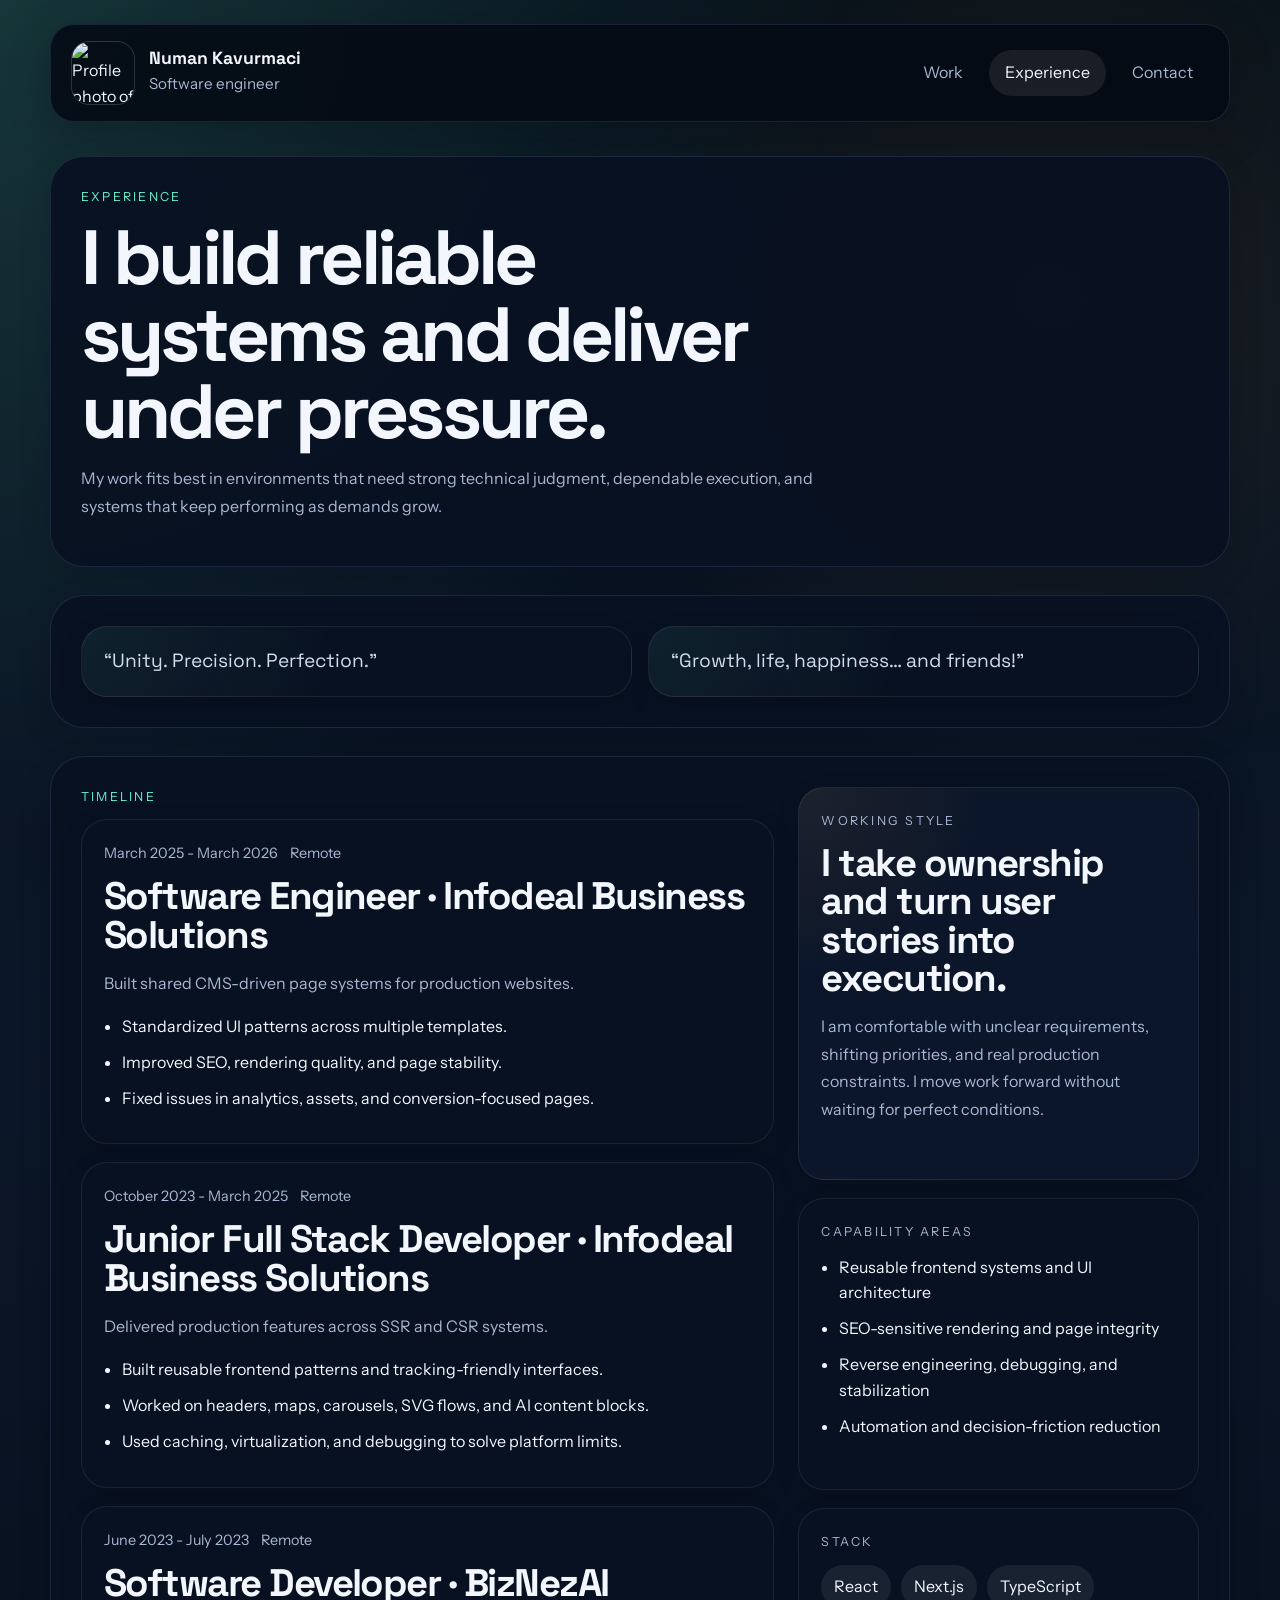
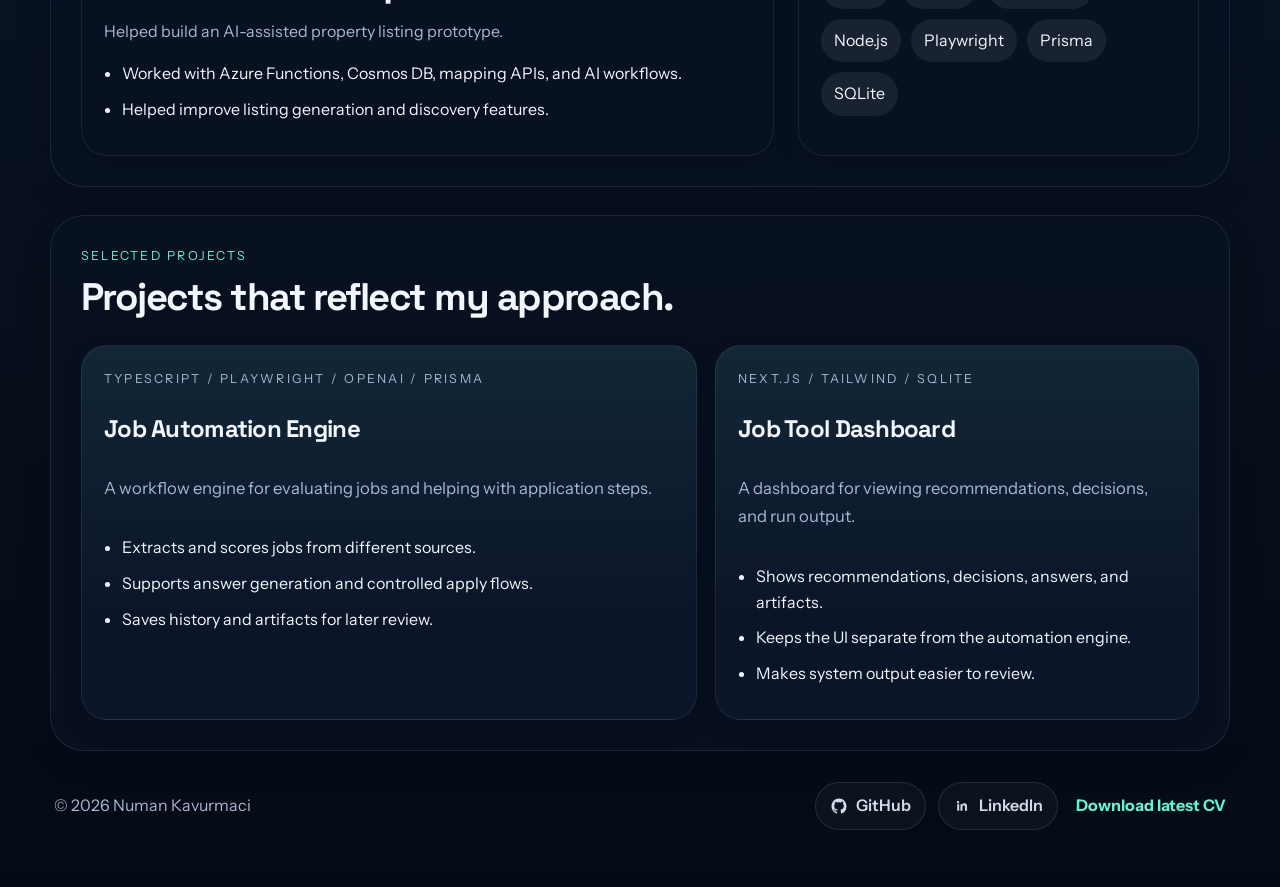
==== commit a5ffc224: "feat: Language improvments" ====
--- a/about.html
+++ b/about.html
@@ -6,8 +6,39 @@
     <title>Experience | Numan Kavurmaci</title>
     <meta
       name="description"
-      content="Experience, systems thinking, and project highlights for Numan Kavurmaci."
-    />
+      content="Experience and project highlights for Numan Kavurmaci."
+    />
+    <meta name="author" content="Numan Kavurmaci" />
+    <meta name="robots" content="index, follow" />
+    <meta name="theme-color" content="#07111d" />
+    <meta property="og:title" content="Experience | Numan Kavurmaci" />
+    <meta
+      property="og:description"
+      content="Experience and project highlights for Numan Kavurmaci."
+    />
+    <meta property="og:type" content="website" />
+    <meta property="og:site_name" content="Numan Kavurmaci" />
+    <meta property="og:url" content="https://numankavurmaci.github.io/about.html" />
+    <meta property="og:image" content="https://numankavurmaci.github.io/zephyrs.jpg" />
+    <meta
+      property="og:image:alt"
+      content="Zephyrs artwork used as the social preview image for Numan Kavurmaci's experience page."
+    />
+    <meta property="og:locale" content="en_US" />
+    <meta name="twitter:card" content="summary_large_image" />
+    <meta name="twitter:title" content="Experience | Numan Kavurmaci" />
+    <meta
+      name="twitter:description"
+      content="Experience and project highlights for Numan Kavurmaci."
+    />
+    <meta name="twitter:image" content="https://numankavurmaci.github.io/zephyrs.jpg" />
+    <meta
+      name="twitter:image:alt"
+      content="Zephyrs artwork used as the social preview image for Numan Kavurmaci's experience page."
+    />
+    <link rel="canonical" href="https://numankavurmaci.github.io/about.html" />
+    <link rel="icon" type="image/jpeg" href="zephyrs.jpg" />
+    <link rel="apple-touch-icon" href="zephyrs.jpg" />
     <link rel="preconnect" href="https://fonts.googleapis.com" />
     <link rel="preconnect" href="https://fonts.gstatic.com" crossorigin />
     <link
@@ -15,15 +46,38 @@
       rel="stylesheet"
     />
     <link rel="stylesheet" href="styles.css" />
+    <script type="application/ld+json">
+      {
+        "@context": "https://schema.org",
+        "@type": "ProfilePage",
+        "mainEntity": {
+          "@type": "Person",
+          "name": "Numan Kavurmaci",
+          "jobTitle": "Software Engineer",
+          "url": "https://numankavurmaci.github.io/",
+          "image": "https://numankavurmaci.github.io/numankavurmaci.jpg",
+          "description": "Software engineer focused on dependable delivery, frontend systems, automation, and technical execution."
+        },
+        "url": "https://numankavurmaci.github.io/about.html",
+        "headline": "Experience | Numan Kavurmaci"
+      }
+    </script>
   </head>
   <body>
     <div class="site-shell">
       <header class="site-header">
         <a class="brand" href="index.html">
-          <img src="numankavurmaci.jpg" alt="Portrait of Numan Kavurmaci" class="brand-photo" />
+          <img
+            src="numankavurmaci.jpg"
+            alt="Profile photo of Numan Kavurmaci"
+            class="brand-photo"
+            width="64"
+            height="64"
+            decoding="async"
+          />
           <div>
             <span class="brand-name">Numan Kavurmaci</span>
-            <span class="brand-role">Systems-focused software engineer</span>
+            <span class="brand-role">Software engineer</span>
           </div>
         </a>
         <nav class="site-nav" aria-label="Primary navigation">
@@ -36,12 +90,22 @@
       <main>
         <section class="section hero-tight fade-in">
           <p class="eyebrow">Experience</p>
-          <h1>I work well where product pressure and technical complexity meet.</h1>
+          <h1>I build reliable systems and deliver under pressure.</h1>
           <p class="hero-text max-copy">
-            My work is strongest in environments that move quickly, break easily, and still need clean
-            execution. That means reusable systems, SEO-sensitive frontend architecture, automation,
-            and solving implementation problems without waiting for perfect conditions.
+            My work fits best in environments that need strong technical judgment, dependable
+            execution, and systems that keep performing as demands grow.
           </p>
+        </section>
+
+        <section class="section quote-section fade-in-delay">
+          <div class="quote-grid quote-grid-wide">
+            <article class="quote-card">
+              <p>&ldquo;Unity. Precision. Perfection.&rdquo;</p>
+            </article>
+            <article class="quote-card">
+              <p>&ldquo;Growth, life, happiness&hellip; and friends!&rdquo;</p>
+            </article>
+          </div>
         </section>
 
         <section class="section two-column fade-in-delay">
@@ -54,14 +118,11 @@
                   <span>Remote</span>
                 </div>
                 <h2>Software Engineer · Infodeal Business Solutions</h2>
-                <p>
-                  Built and standardized CMS-driven page systems that made it easier for non-engineers
-                  to launch production pages without sacrificing rendering quality, SEO, or tracking.
-                </p>
+                <p>Built shared CMS-driven page systems for production websites.</p>
                 <ul class="detail-list">
-                  <li>Standardized shared UI architecture across multiple templates and product surfaces.</li>
-                  <li>Improved SEO integrity and reduced broken indexing and rendering edge cases.</li>
-                  <li>Stabilized conversion-critical UI, analytics, and asset handling across production pages.</li>
+                  <li>Standardized UI patterns across multiple templates.</li>
+                  <li>Improved SEO, rendering quality, and page stability.</li>
+                  <li>Fixed issues in analytics, assets, and conversion-focused pages.</li>
                 </ul>
               </article>
 
@@ -71,14 +132,11 @@
                   <span>Remote</span>
                 </div>
                 <h2>Junior Full Stack Developer · Infodeal Business Solutions</h2>
-                <p>
-                  Delivered production features across SSR and CSR systems while learning to ship in
-                  a fast sprint cycle with minimal QA cover.
-                </p>
+                <p>Delivered production features across SSR and CSR systems.</p>
                 <ul class="detail-list">
-                  <li>Built rendering-aware components, GTM-friendly interfaces, and reusable frontend patterns.</li>
-                  <li>Handled complex headers, maps, carousels, SVG flows, and AI-driven content modules.</li>
-                  <li>Used caching, list virtualization, and reverse engineering to solve platform limitations.</li>
+                  <li>Built reusable frontend patterns and tracking-friendly interfaces.</li>
+                  <li>Worked on headers, maps, carousels, SVG flows, and AI content blocks.</li>
+                  <li>Used caching, virtualization, and debugging to solve platform limits.</li>
                 </ul>
               </article>
 
@@ -88,13 +146,10 @@
                   <span>Remote</span>
                 </div>
                 <h2>Software Developer · BizNezAI</h2>
-                <p>
-                  Contributed to an AI-assisted property-listing prototype by connecting backend logic,
-                  synchronization flows, and search-oriented user experience.
-                </p>
+                <p>Helped build an AI-assisted property listing prototype.</p>
                 <ul class="detail-list">
-                  <li>Worked with Azure Functions, Cosmos DB, mapping APIs, and AI-supported workflows.</li>
-                  <li>Helped shape listing generation and discovery behavior around practical user needs.</li>
+                  <li>Worked with Azure Functions, Cosmos DB, mapping APIs, and AI workflows.</li>
+                  <li>Helped improve listing generation and discovery features.</li>
                 </ul>
               </article>
             </div>
@@ -103,11 +158,10 @@
           <aside class="sidebar-stack">
             <article class="sidebar-card thinking-card" id="systems-thinking">
               <p class="eyebrow">Working style</p>
-              <h2>Ownership is part of the job.</h2>
+              <h2>I take ownership and turn user stories into execution.</h2>
               <p>
-                I am comfortable stepping into ambiguity, figuring out constraints, and pushing work
-                to a shippable state. That usually means balancing product goals, technical cleanup,
-                and whatever production reality is doing that week.
+                I am comfortable with unclear requirements, shifting priorities, and real
+                production constraints. I move work forward without waiting for perfect conditions.
               </p>
             </article>
 
@@ -139,8 +193,8 @@
         <section class="section fade-in-delay-2">
           <div class="section-heading-row">
             <div>
-              <p class="eyebrow">Selected systems</p>
-              <h2>Projects that show how I work.</h2>
+              <p class="eyebrow">Selected projects</p>
+              <h2>Projects that reflect my approach.</h2>
             </div>
           </div>
 
@@ -149,13 +203,12 @@
               <p class="micro-label">TypeScript / Playwright / OpenAI / Prisma</p>
               <h3>Job Automation Engine</h3>
               <p class="project-summary">
-                A workflow engine for evaluating jobs, preparing applications, and moving through
-                apply flows with review gates and persistent records.
+                A workflow engine for evaluating jobs and helping with application steps.
               </p>
               <ul class="project-points">
-                <li>Adapter-based extraction across multiple job sources with LLM-assisted parsing.</li>
-                <li>Answer resolution, external form discovery, and controlled apply orchestration.</li>
-                <li>Structured history with SQLite artifacts and Prisma-backed persistence for auditability.</li>
+                <li>Extracts and scores jobs from different sources.</li>
+                <li>Supports answer generation and controlled apply flows.</li>
+                <li>Saves history and artifacts for later review.</li>
               </ul>
             </article>
 
@@ -163,13 +216,12 @@
               <p class="micro-label">Next.js / Tailwind / SQLite</p>
               <h3>Job Tool Dashboard</h3>
               <p class="project-summary">
-                A read-only operational dashboard designed to make engine output usable for review,
-                decisions, reporting, and system iteration.
+                A dashboard for viewing recommendations, decisions, and run output.
               </p>
               <ul class="project-points">
-                <li>Surfaces recommendations, decisions, answers, company views, and generated artifacts.</li>
-                <li>Keeps execution logic separate from presentation to preserve maintainability.</li>
-                <li>Turns raw automation output into a navigable interface for real usage.</li>
+                <li>Shows recommendations, decisions, answers, and artifacts.</li>
+                <li>Keeps the UI separate from the automation engine.</li>
+                <li>Makes system output easier to review.</li>
               </ul>
             </article>
           </div>
@@ -178,7 +230,23 @@
 
       <footer class="site-footer">
         <p>&copy; <span id="year"></span> Numan Kavurmaci</p>
-        <a class="text-link" href="Numan-Kavurmaci-CV-2026.pdf" target="_blank" rel="noopener">Download latest CV</a>
+        <div class="footer-links">
+          <div class="social-links" aria-label="Social links">
+            <a class="social-link" href="https://github.com/NumanKavurmaci" target="_blank" rel="noopener" aria-label="Open Numan Kavurmaci GitHub profile">
+              <svg viewBox="0 0 24 24" aria-hidden="true">
+                <path d="M12 2C6.48 2 2 6.58 2 12.23c0 4.52 2.87 8.35 6.84 9.7.5.1.68-.22.68-.49 0-.24-.01-1.04-.01-1.88-2.78.62-3.37-1.21-3.37-1.21-.45-1.18-1.11-1.49-1.11-1.49-.91-.64.07-.63.07-.63 1 .07 1.53 1.05 1.53 1.05.9 1.58 2.36 1.12 2.94.86.09-.67.35-1.12.63-1.38-2.22-.26-4.56-1.14-4.56-5.08 0-1.12.39-2.03 1.03-2.75-.1-.26-.45-1.3.1-2.71 0 0 .84-.28 2.75 1.05A9.3 9.3 0 0 1 12 6.84c.85 0 1.71.12 2.51.36 1.91-1.33 2.75-1.05 2.75-1.05.55 1.41.2 2.45.1 2.71.64.72 1.03 1.63 1.03 2.75 0 3.95-2.35 4.81-4.59 5.07.36.32.68.95.68 1.92 0 1.39-.01 2.5-.01 2.84 0 .27.18.6.69.49A10.25 10.25 0 0 0 22 12.23C22 6.58 17.52 2 12 2Z" />
+              </svg>
+              <span>GitHub</span>
+            </a>
+            <a class="social-link" href="https://www.linkedin.com/in/numan-kavurmac%C4%B1-227a35247/" target="_blank" rel="noopener" aria-label="Open Numan Kavurmaci LinkedIn profile">
+              <svg viewBox="0 0 24 24" aria-hidden="true">
+                <path d="M6.94 8.5A1.56 1.56 0 1 1 6.94 5.4a1.56 1.56 0 0 1 0 3.1ZM5.6 18.4h2.68V9.64H5.6V18.4Zm4.35 0h2.68v-4.88c0-1.29.24-2.54 1.8-2.54 1.54 0 1.56 1.44 1.56 2.62v4.8H18.7v-5.35c0-2.63-.57-4.65-3.64-4.65-1.48 0-2.47.82-2.88 1.59h-.04V9.64H9.95c.03.74 0 8.76 0 8.76Z" />
+              </svg>
+              <span>LinkedIn</span>
+            </a>
+          </div>
+          <a class="text-link" href="Numan-Kavurmaci-CV-2026.pdf" target="_blank" rel="noopener">Download latest CV</a>
+        </div>
       </footer>
     </div>
 
--- a/styles.css
+++ b/styles.css
@@ -21,7 +21,7 @@
 }
 
 html {
-  scroll-behavior: smooth;
+  scroll-behavior: auto;
   font-size: 16px;
 }
 
@@ -37,18 +37,6 @@
     linear-gradient(180deg, #06101a 0%, #0b1628 42%, #050b15 100%);
 }
 
-body::before {
-  content: "";
-  position: fixed;
-  inset: 0;
-  background-image:
-    linear-gradient(rgba(255, 255, 255, 0.024) 1px, transparent 1px),
-    linear-gradient(90deg, rgba(255, 255, 255, 0.024) 1px, transparent 1px);
-  background-size: 58px 58px;
-  mask-image: linear-gradient(180deg, rgba(0, 0, 0, 0.78), transparent 92%);
-  pointer-events: none;
-}
-
 img {
   max-width: 100%;
   display: block;
@@ -82,20 +70,6 @@
   padding: 24px 0 52px;
 }
 
-.site-header,
-.site-footer,
-.section,
-.hero-copy,
-.hero-visual,
-.project-card,
-.sidebar-card,
-.contact-row,
-.info-band,
-.timeline-item,
-.capability-card {
-  backdrop-filter: blur(16px);
-}
-
 .site-header {
   display: flex;
   justify-content: space-between;
@@ -105,8 +79,8 @@
   margin-bottom: 34px;
   border: 1px solid var(--panel-stroke);
   border-radius: 24px;
-  background: rgba(5, 11, 21, 0.72);
-  box-shadow: var(--shadow);
+  background: rgba(5, 11, 21, 0.9);
+  box-shadow: 0 12px 40px rgba(1, 8, 18, 0.3);
 }
 
 .brand {
@@ -177,7 +151,7 @@
 .info-band {
   border: 1px solid var(--panel-stroke);
   border-radius: 34px;
-  box-shadow: var(--shadow);
+  box-shadow: 0 10px 30px rgba(1, 8, 18, 0.18);
 }
 
 .hero-copy,
@@ -202,7 +176,7 @@
 .contact-row,
 .timeline-item,
 .capability-card {
-  background: var(--bg-elevated);
+  background: rgba(9, 18, 33, 0.94);
 }
 
 .hero-tight {
@@ -427,6 +401,7 @@
   padding: 22px;
   border: 1px solid rgba(255, 255, 255, 0.08);
   border-radius: 26px;
+  box-shadow: 0 8px 24px rgba(1, 8, 18, 0.14);
 }
 
 .capability-card h3 {
@@ -464,10 +439,6 @@
 
 .project-card-major {
   min-height: 100%;
-}
-
-.project-card-offset {
-  transform: translateY(26px);
 }
 
 .project-summary {
@@ -566,6 +537,38 @@
   gap: 16px;
 }
 
+.quote-section {
+  margin-top: 24px;
+}
+
+.quote-grid {
+  display: grid;
+  grid-template-columns: repeat(3, minmax(0, 1fr));
+  gap: 16px;
+}
+
+.quote-grid-wide {
+  grid-template-columns: repeat(2, minmax(0, 1fr));
+}
+
+.quote-card {
+  padding: 22px;
+  border: 1px solid rgba(255, 255, 255, 0.08);
+  border-radius: 26px;
+  background:
+    radial-gradient(circle at top left, rgba(102, 242, 207, 0.08), transparent 45%),
+    rgba(9, 18, 33, 0.94);
+  box-shadow: 0 8px 24px rgba(1, 8, 18, 0.14);
+}
+
+.quote-card p {
+  margin: 0;
+  color: var(--muted-strong);
+  font-family: "Space Grotesk", sans-serif;
+  font-size: 1.2rem;
+  line-height: 1.3;
+}
+
 .contact-row {
   display: flex;
   align-items: center;
@@ -602,32 +605,52 @@
   color: var(--muted);
 }
 
+.footer-links {
+  display: flex;
+  align-items: center;
+  gap: 18px;
+  flex-wrap: wrap;
+}
+
+.social-links {
+  display: flex;
+  align-items: center;
+  gap: 12px;
+  flex-wrap: wrap;
+}
+
+.social-link {
+  display: inline-flex;
+  align-items: center;
+  gap: 8px;
+  padding: 10px 14px;
+  border: 1px solid rgba(255, 255, 255, 0.1);
+  border-radius: 999px;
+  background: rgba(255, 255, 255, 0.03);
+  color: var(--muted-strong);
+  font-weight: 600;
+}
+
+.social-link svg {
+  width: 18px;
+  height: 18px;
+  fill: currentColor;
+  flex: 0 0 auto;
+}
+
 .fade-in,
 .fade-in-delay,
 .fade-in-delay-2 {
-  opacity: 0;
-  transform: translateY(18px);
-  animation: rise 0.72s ease forwards;
-}
-
-.fade-in-delay {
-  animation-delay: 0.12s;
-}
-
-.fade-in-delay-2 {
-  animation-delay: 0.24s;
-}
-
-@keyframes rise {
-  to {
-    opacity: 1;
-    transform: translateY(0);
-  }
+  opacity: 1;
+  transform: none;
+  animation: none;
 }
 
 @media (max-width: 1080px) {
   .capability-grid,
-  .project-grid {
+  .project-grid,
+  .quote-grid,
+  .quote-grid-wide {
     grid-template-columns: repeat(2, minmax(0, 1fr));
   }
 
@@ -660,6 +683,11 @@
   .contact-actions {
     width: 100%;
     justify-content: flex-start;
+  }
+
+  .footer-links,
+  .social-links {
+    width: 100%;
   }
 }
 
@@ -737,7 +765,9 @@
   }
 
   .capability-grid,
-  .project-grid {
+  .project-grid,
+  .quote-grid,
+  .quote-grid-wide {
     grid-template-columns: 1fr;
   }
 
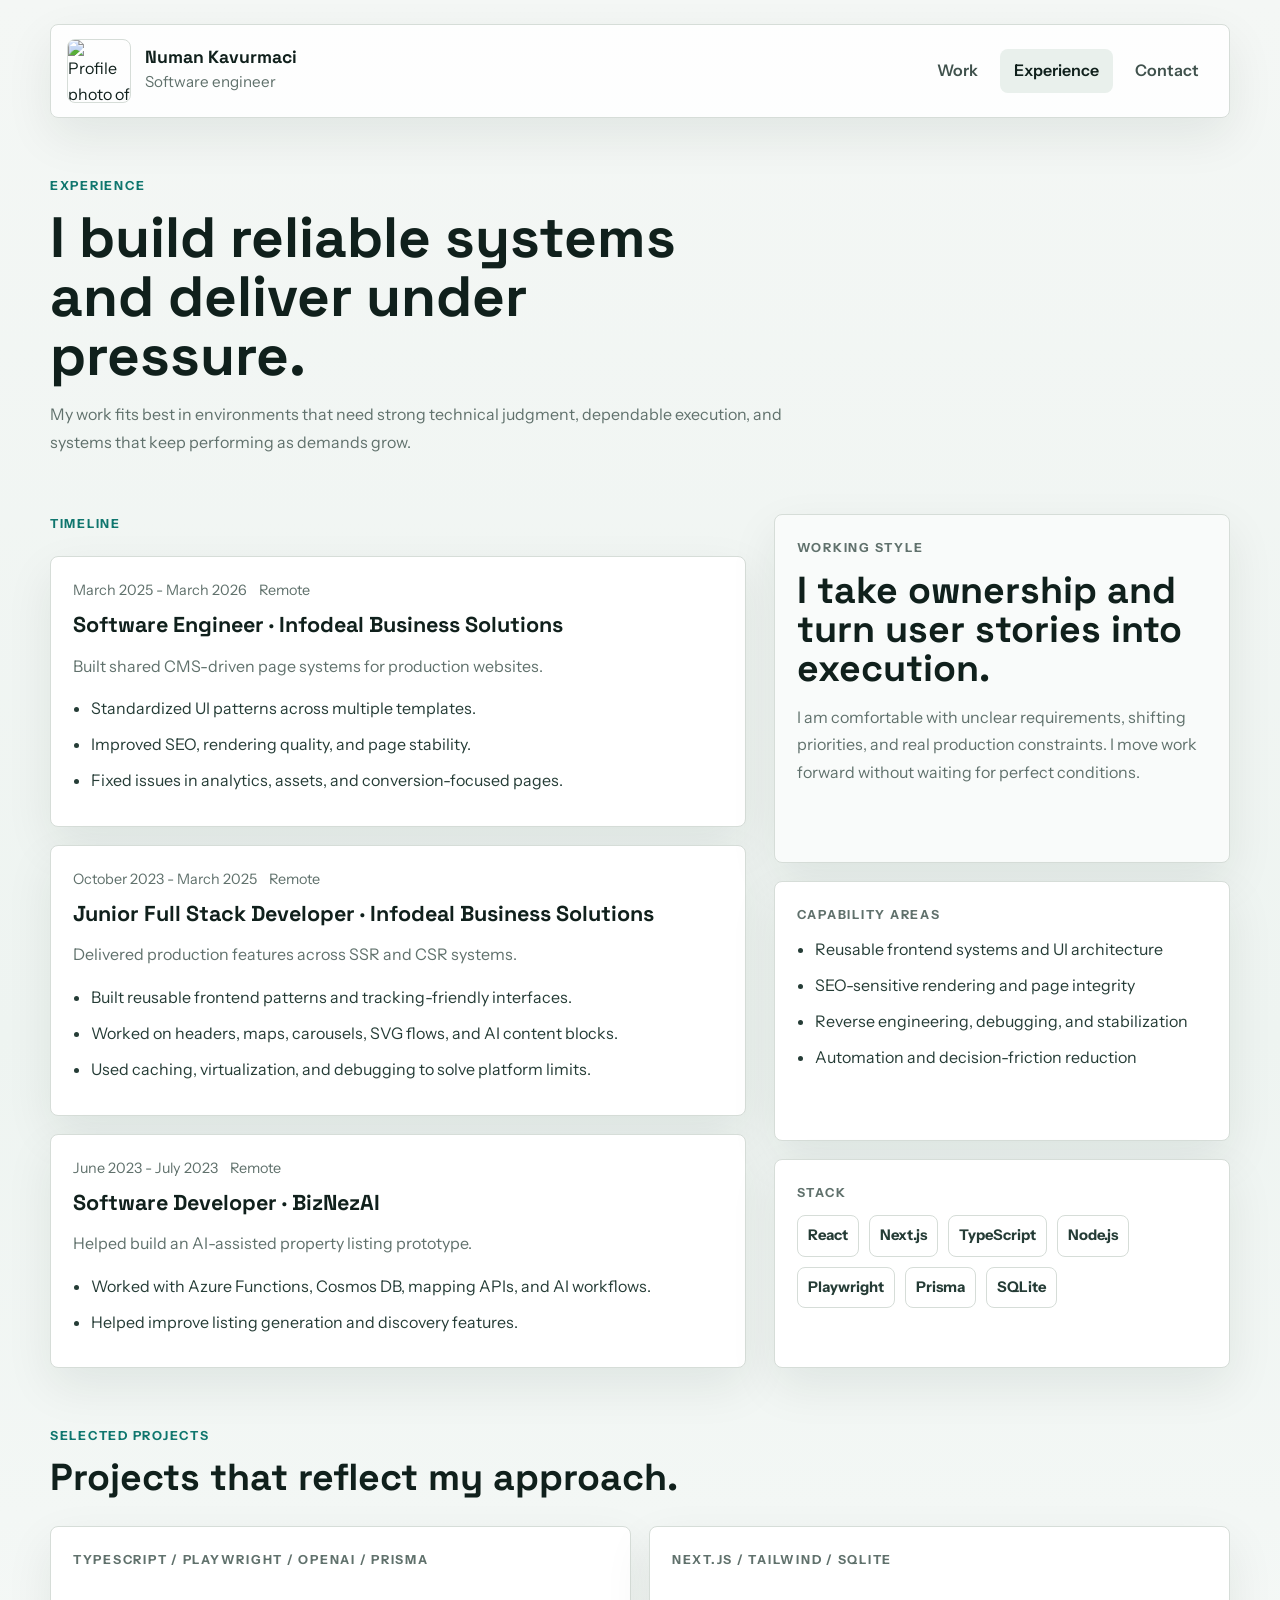
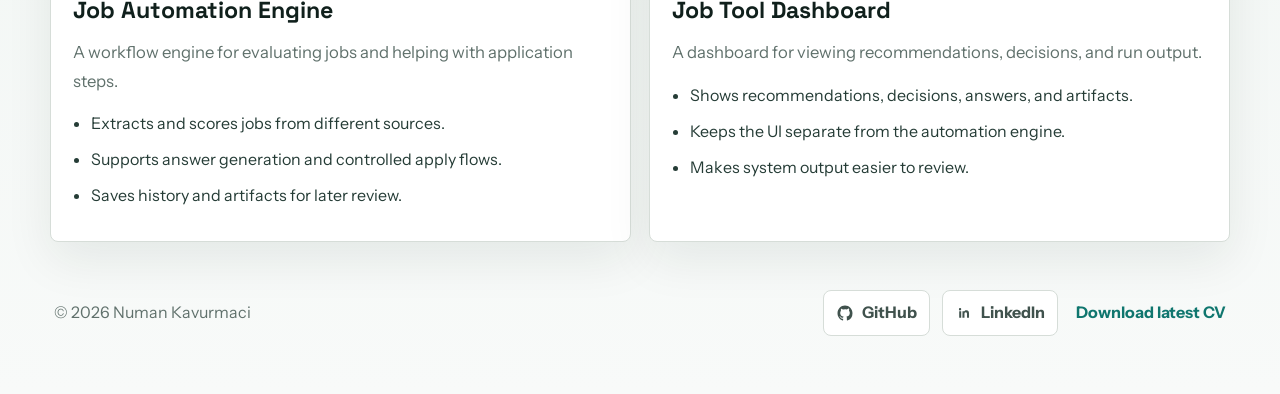
==== commit ed9a4cbd: "feat: modernize" ====
--- a/about.html
+++ b/about.html
@@ -10,7 +10,7 @@
     />
     <meta name="author" content="Numan Kavurmaci" />
     <meta name="robots" content="index, follow" />
-    <meta name="theme-color" content="#07111d" />
+    <meta name="theme-color" content="#f4f7f5" />
     <meta property="og:title" content="Experience | Numan Kavurmaci" />
     <meta
       property="og:description"
@@ -97,17 +97,6 @@
           </p>
         </section>
 
-        <section class="section quote-section fade-in-delay">
-          <div class="quote-grid quote-grid-wide">
-            <article class="quote-card">
-              <p>&ldquo;Unity. Precision. Perfection.&rdquo;</p>
-            </article>
-            <article class="quote-card">
-              <p>&ldquo;Growth, life, happiness&hellip; and friends!&rdquo;</p>
-            </article>
-          </div>
-        </section>
-
         <section class="section two-column fade-in-delay">
           <div>
             <p class="eyebrow">Timeline</p>
--- a/styles.css
+++ b/styles.css
@@ -1,19 +1,22 @@
 :root {
-  --bg: #07111d;
-  --bg-deep: #030812;
-  --bg-elevated: rgba(9, 18, 33, 0.78);
-  --bg-soft: rgba(13, 24, 44, 0.82);
-  --bg-strong: rgba(7, 16, 29, 0.92);
-  --panel-stroke: rgba(127, 155, 215, 0.16);
-  --panel-stroke-strong: rgba(119, 234, 209, 0.22);
-  --text: #f3f7fd;
-  --muted: #a8b7d3;
-  --muted-strong: #d1dbec;
-  --accent: #66f2cf;
-  --accent-strong: #9ef8dd;
-  --accent-warm: #f6b24d;
-  --shadow: 0 24px 90px rgba(1, 8, 18, 0.5);
+  --bg: #f4f7f5;
+  --bg-soft: #e9f0ec;
+  --surface: #ffffff;
+  --surface-strong: #f9fbfa;
+  --ink: #10201c;
+  --ink-soft: #253c36;
+  --muted: #60716c;
+  --muted-strong: #40524d;
+  --accent: #0f766e;
+  --accent-strong: #104e64;
+  --accent-warm: #c85632;
+  --border: #d6ddd8;
+  --border-strong: #91b8ad;
+  --terminal: #101820;
+  --terminal-soft: #182722;
+  --shadow: 0 18px 48px rgba(16, 32, 28, 0.08);
   --max-width: 1180px;
+  --radius: 8px;
 }
 
 * {
@@ -28,13 +31,10 @@
 body {
   margin: 0;
   min-height: 100vh;
-  color: var(--text);
+  color: var(--ink);
   font-family: "Instrument Sans", sans-serif;
   line-height: 1.6;
-  background:
-    radial-gradient(circle at top left, rgba(102, 242, 207, 0.17), transparent 30%),
-    radial-gradient(circle at 82% 12%, rgba(246, 178, 77, 0.09), transparent 20%),
-    linear-gradient(180deg, #06101a 0%, #0b1628 42%, #050b15 100%);
+  background: linear-gradient(180deg, var(--bg) 0%, #eef4f1 52%, #f8faf9 100%);
 }
 
 img {
@@ -43,8 +43,9 @@
 }
 
 a,
-button {
-  transition: transform 180ms ease, opacity 180ms ease, border-color 180ms ease, background 180ms ease;
+button,
+summary {
+  transition: transform 160ms ease, opacity 160ms ease, border-color 160ms ease, background 160ms ease;
 }
 
 a {
@@ -56,15 +57,19 @@
   transform: translateY(-1px);
 }
 
+button {
+  font: inherit;
+}
+
 a:focus-visible,
-button:focus-visible {
+button:focus-visible,
+summary:focus-visible {
   outline: 2px solid var(--accent);
   outline-offset: 3px;
 }
 
 .site-shell {
   position: relative;
-  z-index: 1;
   width: min(calc(100% - 32px), var(--max-width));
   margin: 0 auto;
   padding: 24px 0 52px;
@@ -75,12 +80,12 @@
   justify-content: space-between;
   align-items: center;
   gap: 24px;
-  padding: 16px 20px;
-  margin-bottom: 34px;
-  border: 1px solid var(--panel-stroke);
-  border-radius: 24px;
-  background: rgba(5, 11, 21, 0.9);
-  box-shadow: 0 12px 40px rgba(1, 8, 18, 0.3);
+  padding: 14px 16px;
+  margin-bottom: 38px;
+  border: 1px solid var(--border);
+  border-radius: var(--radius);
+  background: rgba(255, 255, 255, 0.88);
+  box-shadow: var(--shadow);
 }
 
 .brand {
@@ -94,8 +99,8 @@
   width: 64px;
   height: 64px;
   object-fit: cover;
-  border-radius: 18px;
-  border: 1px solid rgba(255, 255, 255, 0.16);
+  border-radius: var(--radius);
+  border: 1px solid var(--border);
 }
 
 .brand-name,
@@ -104,6 +109,7 @@
 }
 
 .brand-name {
+  color: var(--ink);
   font-family: "Space Grotesk", sans-serif;
   font-weight: 700;
   font-size: 1.1rem;
@@ -118,83 +124,53 @@
 .site-nav {
   display: flex;
   align-items: center;
-  gap: 10px;
+  gap: 8px;
   flex-wrap: wrap;
 }
 
 .nav-link {
-  padding: 10px 16px;
-  border-radius: 999px;
-  color: var(--muted);
+  padding: 9px 14px;
+  border-radius: var(--radius);
+  color: var(--muted-strong);
+  font-weight: 600;
 }
 
 .nav-link:hover,
 .nav-link.active {
-  color: var(--text);
-  background: rgba(255, 255, 255, 0.08);
+  color: var(--ink);
+  background: var(--bg-soft);
 }
 
 .hero {
   display: grid;
-  gap: 22px;
+  gap: 28px;
   align-items: stretch;
 }
 
 .hero-impact {
-  grid-template-columns: minmax(0, 1.25fr) minmax(320px, 0.88fr);
-  margin-bottom: 12px;
-}
-
-.hero-copy,
-.hero-visual,
-.section,
-.info-band {
-  border: 1px solid var(--panel-stroke);
-  border-radius: 34px;
-  box-shadow: 0 10px 30px rgba(1, 8, 18, 0.18);
-}
-
-.hero-copy,
-.hero-visual,
-.section,
-.info-band {
-  padding: 30px;
+  grid-template-columns: minmax(0, 1.04fr) minmax(340px, 0.96fr);
+  margin-bottom: 14px;
 }
 
 .hero-copy-primary {
-  background:
-    radial-gradient(circle at top left, rgba(102, 242, 207, 0.13), transparent 42%),
-    linear-gradient(180deg, rgba(9, 18, 33, 0.96), rgba(7, 14, 26, 0.86));
-  border-color: var(--panel-stroke-strong);
-}
-
-.hero-visual,
-.section,
-.info-band,
-.project-card,
-.sidebar-card,
-.contact-row,
-.timeline-item,
-.capability-card {
-  background: rgba(9, 18, 33, 0.94);
-}
-
-.hero-tight {
-  margin-bottom: 28px;
+  display: flex;
+  flex-direction: column;
+  justify-content: center;
+  min-height: 460px;
+}
+
+.hero-visual {
+  min-width: 0;
 }
 
 .eyebrow,
-.micro-label,
-.portrait-label {
+.micro-label {
   margin: 0 0 12px;
+  color: var(--accent);
   font-size: 0.78rem;
-  letter-spacing: 0.18em;
+  font-weight: 800;
+  letter-spacing: 0.14em;
   text-transform: uppercase;
-}
-
-.eyebrow,
-.portrait-label {
-  color: var(--accent);
 }
 
 .micro-label {
@@ -206,33 +182,24 @@
 h3,
 .brand-name {
   font-family: "Space Grotesk", sans-serif;
-  line-height: 1;
+  line-height: 1.04;
+  letter-spacing: 0;
 }
 
 h1 {
   margin: 0;
-  font-size: clamp(2.8rem, 6vw, 5rem);
-  letter-spacing: -0.05em;
-}
-
-.hero-impact h1 {
-  max-width: 11ch;
-}
-
-.hero-tight h1 {
-  max-width: 15ch;
+  max-width: 17ch;
+  font-size: 3.55rem;
 }
 
 h2 {
   margin: 0;
-  font-size: clamp(1.7rem, 3vw, 2.8rem);
-  letter-spacing: -0.04em;
+  font-size: 2.35rem;
 }
 
 h3 {
   margin: 0;
-  font-size: 1.5rem;
-  letter-spacing: -0.03em;
+  font-size: 1.45rem;
 }
 
 .hero-text,
@@ -260,8 +227,9 @@
 
 .hero-text-strong {
   color: var(--muted-strong);
+  margin: 18px 0 0;
   font-size: 1.08rem;
-  max-width: 56ch;
+  max-width: 58ch;
 }
 
 .max-copy {
@@ -270,104 +238,179 @@
 
 .proof-strip,
 .hero-actions,
-.contact-actions {
-  display: flex;
-  gap: 14px;
+.contact-actions,
+.project-actions {
+  display: flex;
+  gap: 12px;
   flex-wrap: wrap;
 }
 
 .proof-strip {
-  margin-top: 28px;
-}
-
-.proof-strip span {
-  padding: 12px 14px;
-  border: 1px solid rgba(255, 255, 255, 0.08);
-  border-radius: 999px;
-  background: rgba(255, 255, 255, 0.05);
-  color: var(--muted-strong);
-  font-size: 0.93rem;
+  margin-top: 22px;
+}
+
+.proof-strip span,
+.impact-grid span,
+.skill-clusters span,
+.tag-list li {
+  padding: 8px 10px;
+  border: 1px solid var(--border);
+  border-radius: var(--radius);
+  background: var(--surface);
+  color: var(--ink-soft);
+  font-size: 0.92rem;
+  font-weight: 700;
 }
 
 .hero-actions {
-  margin-top: 30px;
+  margin-top: 24px;
 }
 
 .button {
   display: inline-flex;
   align-items: center;
   justify-content: center;
-  min-height: 50px;
-  padding: 13px 20px;
-  border-radius: 999px;
+  min-height: 48px;
+  padding: 11px 18px;
+  border-radius: var(--radius);
   border: 1px solid transparent;
-  font-weight: 700;
+  font-weight: 800;
 }
 
 .button-primary {
-  color: #03120e;
-  background: linear-gradient(135deg, var(--accent) 0%, var(--accent-strong) 100%);
-  box-shadow: 0 10px 30px rgba(102, 242, 207, 0.18);
+  color: #ffffff;
+  background: var(--accent);
+  box-shadow: 0 10px 24px rgba(15, 118, 110, 0.18);
 }
 
 .button-secondary {
-  color: var(--text);
-  border-color: rgba(255, 255, 255, 0.12);
-  background: rgba(255, 255, 255, 0.03);
+  color: var(--ink);
+  border-color: var(--border);
+  background: var(--surface);
 }
 
 .button:hover,
 .text-link:hover,
-.nav-link:hover {
+.nav-link:hover,
+.compact-project:hover {
   opacity: 0.94;
 }
 
-.portrait-shell {
-  display: grid;
-  gap: 18px;
+.terminal-panel {
+  display: flex;
+  flex-direction: column;
+  min-height: 460px;
   height: 100%;
-}
-
-.hero-portrait {
-  width: 100%;
-  height: 100%;
-  min-height: 420px;
-  object-fit: cover;
-  border-radius: 28px;
-  border: 1px solid rgba(255, 255, 255, 0.09);
-}
-
-.portrait-note {
-  padding: 18px 20px;
-  border-radius: 24px;
-  background: rgba(255, 255, 255, 0.04);
-  border: 1px solid rgba(255, 255, 255, 0.07);
-}
-
-.portrait-note strong {
+  padding: 18px;
+  border: 1px solid #2b433c;
+  border-radius: var(--radius);
+  color: #e8fff8;
+  background: var(--terminal);
+  box-shadow: 0 22px 54px rgba(16, 24, 32, 0.22);
+}
+
+.terminal-top {
+  display: flex;
+  align-items: center;
+  gap: 8px;
+  padding-bottom: 14px;
+  border-bottom: 1px solid rgba(255, 255, 255, 0.12);
+}
+
+.terminal-top span {
+  width: 10px;
+  height: 10px;
+  border-radius: 50%;
+  background: #d95d39;
+}
+
+.terminal-top span:nth-child(2) {
+  background: #d8a637;
+}
+
+.terminal-top span:nth-child(3) {
+  background: #2ea876;
+}
+
+.terminal-top strong {
+  margin-left: 8px;
+  color: #b8d4cc;
+  font-family: ui-monospace, SFMono-Regular, Consolas, "Liberation Mono", monospace;
+  font-size: 0.88rem;
+}
+
+.terminal-output {
+  flex: 1;
+  margin: 0;
+  padding: 22px 0;
+  overflow: hidden;
+  white-space: pre-wrap;
+  color: #cfe9e1;
+  font-family: ui-monospace, SFMono-Regular, Consolas, "Liberation Mono", monospace;
+  font-size: 0.98rem;
+  line-height: 1.9;
+}
+
+.terminal-line {
   display: block;
+}
+
+.terminal-line-live {
+  color: #f0c071;
+}
+
+.terminal-line-live::after {
+  content: "";
+  display: inline-block;
+  width: 8px;
+  height: 1.05em;
+  margin-left: 4px;
+  vertical-align: -0.18em;
+  background: #f0c071;
+  animation: cursor-blink 900ms steps(2, start) infinite;
+}
+
+.terminal-readout {
+  display: grid;
+  gap: 4px;
+  padding: 14px;
+  border: 1px solid rgba(255, 255, 255, 0.12);
+  border-radius: var(--radius);
+  background: var(--terminal-soft);
+}
+
+.terminal-readout span {
+  color: #9dbab1;
+  font-size: 0.76rem;
+  font-weight: 800;
+  letter-spacing: 0.12em;
+  text-transform: uppercase;
+}
+
+.terminal-readout strong {
+  color: #ffffff;
   font-family: "Space Grotesk", sans-serif;
-  font-size: 1.05rem;
-  line-height: 1.3;
+  font-size: 1.25rem;
+  line-height: 1.24;
 }
 
 .section {
-  margin-top: 28px;
+  margin-top: 58px;
 }
 
 .section-offset {
-  margin-top: 12px;
+  margin-top: 26px;
 }
 
 .section-featured {
-  margin-top: 44px;
+  margin-top: 64px;
 }
 
 .section-heading-row {
   display: flex;
   align-items: end;
   justify-content: space-between;
-  gap: 20px;
+  gap: 24px;
   margin-bottom: 28px;
 }
 
@@ -380,117 +423,347 @@
   margin: 0;
 }
 
-.capability-grid,
-.project-grid,
-.project-grid-featured,
-.timeline,
-.sidebar-stack {
-  display: grid;
-  gap: 18px;
-}
-
-.capability-grid {
-  grid-template-columns: repeat(4, minmax(0, 1fr));
-}
-
-.capability-card,
+.system-section,
+.project-feature,
+.info-band,
+.timeline-item,
 .project-card,
 .sidebar-card,
 .contact-row,
-.timeline-item {
-  padding: 22px;
-  border: 1px solid rgba(255, 255, 255, 0.08);
-  border-radius: 26px;
-  box-shadow: 0 8px 24px rgba(1, 8, 18, 0.14);
-}
-
-.capability-card h3 {
-  font-size: 1.2rem;
-  line-height: 1.22;
-}
-
-.project-grid-featured {
-  grid-template-columns: minmax(0, 1.12fr) minmax(0, 0.88fr);
-}
-
-.asymmetric-grid {
-  align-items: start;
-}
-
-.project-grid {
-  grid-template-columns: repeat(4, minmax(0, 1fr));
-}
-
-.project-grid-secondary {
-  margin-top: 22px;
-}
-
-.project-card {
+.skill-map {
+  border: 1px solid var(--border);
+  border-radius: var(--radius);
+  background: var(--surface);
+  box-shadow: var(--shadow);
+}
+
+.system-section,
+.skill-map {
+  padding: 28px;
+}
+
+.flow-board {
+  display: grid;
+  grid-template-columns: minmax(220px, 0.9fr) minmax(0, 1.2fr) minmax(220px, 0.78fr);
+  gap: 18px;
+  align-items: stretch;
+}
+
+.flow-steps {
+  display: grid;
+  gap: 12px;
+}
+
+.flow-step {
+  position: relative;
+  display: grid;
+  grid-template-columns: 42px minmax(0, 1fr);
+  gap: 10px;
+  width: 100%;
+  padding: 14px;
+  border: 1px solid var(--border);
+  border-radius: var(--radius);
+  color: var(--ink);
+  text-align: left;
+  background: var(--surface-strong);
+  cursor: pointer;
+}
+
+.flow-step:not(:last-child)::after {
+  content: "";
+  position: absolute;
+  left: 35px;
+  bottom: -13px;
+  width: 2px;
+  height: 12px;
+  background: var(--border-strong);
+}
+
+.flow-step strong,
+.flow-step small {
+  display: block;
+}
+
+.flow-step small {
+  grid-column: 2;
+  color: var(--muted);
+  font-size: 0.9rem;
+}
+
+.flow-step-index {
+  display: inline-flex;
+  align-items: center;
+  justify-content: center;
+  width: 34px;
+  height: 34px;
+  border-radius: var(--radius);
+  color: var(--accent);
+  background: #e2f0ed;
+  font-weight: 900;
+}
+
+.flow-step.is-active {
+  border-color: var(--accent);
+  background: #e8f5f1;
+}
+
+.flow-panel {
+  min-height: 100%;
+  padding: 24px;
+  border-left: 4px solid var(--accent);
+  border-radius: var(--radius);
+  background: var(--bg-soft);
+}
+
+.flow-panel p {
+  color: var(--muted-strong);
+}
+
+.flow-log {
+  padding: 20px;
+  border-radius: var(--radius);
+  color: #dff7ef;
+  background: var(--terminal);
+}
+
+.flow-log ul {
+  display: grid;
+  gap: 12px;
+  margin: 0;
+  padding: 0;
+  list-style: none;
+  font-family: ui-monospace, SFMono-Regular, Consolas, "Liberation Mono", monospace;
+  font-size: 0.9rem;
+}
+
+.flow-log li::before {
+  content: "> ";
+  color: #f0c071;
+}
+
+.flow-log .micro-label {
+  color: #9dbab1;
+}
+
+.project-feature {
+  display: grid;
+  grid-template-columns: minmax(0, 0.92fr) minmax(320px, 1.08fr);
+  gap: 28px;
+  padding: 28px;
+}
+
+.project-feature-copy {
   display: flex;
   flex-direction: column;
-  gap: 16px;
-}
-
-.project-card-featured {
-  background:
-    linear-gradient(180deg, rgba(102, 242, 207, 0.08), transparent 72%),
-    var(--bg-soft);
-}
-
-.project-card-major {
-  min-height: 100%;
+  gap: 18px;
 }
 
 .project-summary {
+  margin: 0;
   font-size: 1.04rem;
 }
 
+.impact-grid {
+  display: grid;
+  grid-template-columns: repeat(2, minmax(0, 1fr));
+  gap: 10px;
+}
+
+.project-details {
+  padding: 14px 16px;
+  border: 1px solid var(--border);
+  border-radius: var(--radius);
+  background: var(--surface-strong);
+}
+
+.project-details summary {
+  color: var(--ink);
+  cursor: pointer;
+  font-weight: 900;
+}
+
+.workflow-list,
 .project-points,
 .detail-list,
-.tag-list {
+.tag-list,
+.compact-list {
   margin: 0;
   padding-left: 18px;
+}
+
+.workflow-list {
+  display: grid;
+  gap: 10px;
+  margin-top: 14px;
+  color: var(--muted-strong);
 }
 
 .project-points li,
 .detail-list li {
   margin-bottom: 10px;
-  color: var(--text);
+  color: var(--ink-soft);
   line-height: 1.62;
 }
 
-.tag-list {
-  display: flex;
-  flex-wrap: wrap;
-  gap: 10px;
-  padding: 0;
-  list-style: none;
-}
-
-.tag-list li {
-  margin: 0;
-  padding: 9px 13px;
-  border-radius: 999px;
-  background: rgba(255, 255, 255, 0.07);
-  color: var(--text);
-}
-
 .project-actions {
-  display: flex;
-  gap: 16px;
-  flex-wrap: wrap;
   margin-top: auto;
 }
 
 .text-link {
   color: var(--accent);
-  font-weight: 700;
+  font-weight: 900;
+}
+
+.automation-preview {
+  display: flex;
+  flex-direction: column;
+  gap: 16px;
+  min-height: 430px;
+  padding: 20px;
+  border-radius: var(--radius);
+  color: #e8fff8;
+  background: var(--terminal);
+}
+
+.preview-top {
+  display: flex;
+  justify-content: space-between;
+  gap: 12px;
+  padding-bottom: 14px;
+  border-bottom: 1px solid rgba(255, 255, 255, 0.12);
+  color: #9dbab1;
+}
+
+.preview-top strong {
+  color: #ffffff;
+}
+
+.preview-metrics {
+  display: grid;
+  grid-template-columns: repeat(3, minmax(0, 1fr));
+  gap: 10px;
+}
+
+.preview-metrics span {
+  padding: 12px;
+  border: 1px solid rgba(255, 255, 255, 0.12);
+  border-radius: var(--radius);
+  background: var(--terminal-soft);
+  color: #b8d4cc;
+}
+
+.preview-metrics strong {
+  display: block;
+  color: #ffffff;
+  font-family: "Space Grotesk", sans-serif;
+  font-size: 1.7rem;
+  line-height: 1;
+}
+
+.preview-table {
+  display: grid;
+  gap: 8px;
+  margin-top: 6px;
+}
+
+.preview-row {
+  display: grid;
+  grid-template-columns: 1.5fr 0.45fr 0.8fr;
+  gap: 8px;
+  padding: 10px 12px;
+  border-radius: var(--radius);
+  background: rgba(255, 255, 255, 0.06);
+  color: #d7eee7;
+}
+
+.preview-row-head {
+  color: #9dbab1;
+  font-size: 0.78rem;
+  font-weight: 900;
+  letter-spacing: 0.1em;
+  text-transform: uppercase;
+  background: transparent;
+}
+
+.preview-code {
+  margin-top: auto;
+  padding: 14px;
+  border-radius: var(--radius);
+  background: #0b120f;
+  color: #f0c071;
+  overflow-x: auto;
+}
+
+.compact-projects {
+  display: grid;
+  margin-top: 22px;
+  border-top: 1px solid var(--border);
+}
+
+.compact-project-heading {
+  display: flex;
+  justify-content: space-between;
+  gap: 18px;
+  padding: 18px 0;
+}
+
+.compact-project-heading p {
+  margin: 0;
+  color: var(--muted);
+}
+
+.compact-project {
+  display: grid;
+  grid-template-columns: minmax(180px, 0.85fr) minmax(0, 1.3fr) auto;
+  gap: 18px;
+  align-items: center;
+  padding: 16px 0;
+  border-bottom: 1px solid var(--border);
+}
+
+.compact-project strong,
+.compact-project small {
+  display: block;
+}
+
+.compact-project small,
+.compact-project > span:nth-child(2) {
+  color: var(--muted);
+}
+
+.compact-project b {
+  color: var(--accent);
 }
 
 .two-column {
   display: grid;
-  grid-template-columns: minmax(0, 1.35fr) minmax(280px, 0.78fr);
-  gap: 24px;
+  grid-template-columns: minmax(0, 1.25fr) minmax(300px, 0.82fr);
+  gap: 28px;
+}
+
+.timeline,
+.sidebar-stack,
+.project-grid,
+.project-grid-featured,
+.contact-stack {
+  display: grid;
+  gap: 18px;
+}
+
+.timeline {
+  margin-top: 22px;
+}
+
+.timeline-item,
+.project-card,
+.sidebar-card,
+.contact-row {
+  padding: 22px;
+}
+
+.timeline-item h2,
+.timeline-item h3 {
+  font-size: 1.35rem;
 }
 
 .timeline-meta {
@@ -502,71 +775,121 @@
   font-size: 0.9rem;
 }
 
+.skill-map {
+  align-self: start;
+}
+
+.skill-map h2 {
+  font-size: 1.8rem;
+}
+
+.skill-stage-tabs {
+  display: grid;
+  gap: 10px;
+  margin-top: 22px;
+}
+
+.skill-stage {
+  padding: 12px 14px;
+  border: 1px solid var(--border);
+  border-radius: var(--radius);
+  color: var(--ink);
+  text-align: left;
+  background: var(--surface-strong);
+  cursor: pointer;
+  font-weight: 800;
+}
+
+.skill-stage.is-active {
+  border-color: var(--accent);
+  background: #e8f5f1;
+}
+
+.skill-map-panel {
+  margin-top: 16px;
+  padding: 18px;
+  border-radius: var(--radius);
+  background: var(--bg-soft);
+}
+
+.skill-map-panel p {
+  color: var(--muted-strong);
+}
+
+.skill-clusters {
+  display: flex;
+  flex-wrap: wrap;
+  gap: 10px;
+  margin-top: 16px;
+}
+
+.skill-thread {
+  display: flex;
+  flex-wrap: wrap;
+  align-items: center;
+  gap: 8px;
+  margin-top: 16px;
+  color: var(--muted);
+  font-family: ui-monospace, SFMono-Regular, Consolas, "Liberation Mono", monospace;
+  font-size: 0.88rem;
+}
+
+.tag-list {
+  display: flex;
+  flex-wrap: wrap;
+  gap: 10px;
+  padding: 0;
+  list-style: none;
+}
+
+.project-grid-featured {
+  grid-template-columns: repeat(2, minmax(0, 1fr));
+}
+
+.project-grid {
+  grid-template-columns: repeat(4, minmax(0, 1fr));
+}
+
+.project-grid-secondary {
+  margin-top: 22px;
+}
+
+.project-card {
+  display: flex;
+  flex-direction: column;
+  gap: 16px;
+}
+
 .thinking-card {
-  background:
-    radial-gradient(circle at top left, rgba(246, 178, 77, 0.08), transparent 34%),
-    var(--bg-soft);
-}
-
-.compact-list {
-  padding-left: 18px;
+  background: var(--surface-strong);
+}
+
+.info-band {
+  display: grid;
+  grid-template-columns: minmax(0, 1fr) minmax(0, 1fr);
+  gap: 26px;
+  padding: 28px;
+  background: var(--ink);
+  color: #ffffff;
+}
+
+.info-band .eyebrow,
+.info-band .text-link {
+  color: #8ee0d2;
+}
+
+.info-band p {
+  color: #c9d8d4;
+}
+
+.info-band .button-secondary {
+  color: #ffffff;
+  border-color: rgba(255, 255, 255, 0.22);
+  background: rgba(255, 255, 255, 0.08);
 }
 
 .compact-section {
   padding: 0;
-  background: transparent;
-  border: 0;
-  box-shadow: none;
-}
-
-.info-band {
-  display: grid;
-  grid-template-columns: minmax(0, 1fr) minmax(0, 1fr);
-  gap: 26px;
-}
-
-.info-band-cta {
-  background:
-    radial-gradient(circle at top right, rgba(102, 242, 207, 0.11), transparent 30%),
-    linear-gradient(180deg, rgba(7, 16, 29, 0.95), rgba(8, 16, 27, 0.82));
-  border-color: var(--panel-stroke-strong);
-}
-
-.contact-stack {
-  display: grid;
-  gap: 16px;
-}
-
-.quote-section {
-  margin-top: 24px;
-}
-
-.quote-grid {
-  display: grid;
-  grid-template-columns: repeat(3, minmax(0, 1fr));
-  gap: 16px;
-}
-
-.quote-grid-wide {
-  grid-template-columns: repeat(2, minmax(0, 1fr));
-}
-
-.quote-card {
-  padding: 22px;
-  border: 1px solid rgba(255, 255, 255, 0.08);
-  border-radius: 26px;
-  background:
-    radial-gradient(circle at top left, rgba(102, 242, 207, 0.08), transparent 45%),
-    rgba(9, 18, 33, 0.94);
-  box-shadow: 0 8px 24px rgba(1, 8, 18, 0.14);
-}
-
-.quote-card p {
-  margin: 0;
-  color: var(--muted-strong);
-  font-family: "Space Grotesk", sans-serif;
-  font-size: 1.2rem;
-  line-height: 1.3;
 }
 
 .contact-row {
@@ -584,7 +907,7 @@
 }
 
 .contact-copy h2 {
-  font-size: clamp(1.2rem, 2vw, 1.65rem);
+  font-size: 1.65rem;
   line-height: 1.12;
 }
 
@@ -601,7 +924,7 @@
   justify-content: space-between;
   align-items: center;
   gap: 16px;
-  padding: 26px 4px 0;
+  padding: 42px 4px 0;
   color: var(--muted);
 }
 
@@ -623,12 +946,12 @@
   display: inline-flex;
   align-items: center;
   gap: 8px;
-  padding: 10px 14px;
-  border: 1px solid rgba(255, 255, 255, 0.1);
-  border-radius: 999px;
-  background: rgba(255, 255, 255, 0.03);
+  padding: 9px 12px;
+  border: 1px solid var(--border);
+  border-radius: var(--radius);
+  background: var(--surface);
   color: var(--muted-strong);
-  font-weight: 600;
+  font-weight: 700;
 }
 
 .social-link svg {
@@ -646,38 +969,81 @@
   animation: none;
 }
 
+@keyframes cursor-blink {
+  0%,
+  45% {
+    opacity: 1;
+  }
+
+  46%,
+  100% {
+    opacity: 0;
+  }
+}
+
 @media (max-width: 1080px) {
-  .capability-grid,
-  .project-grid,
-  .quote-grid,
-  .quote-grid-wide {
-    grid-template-columns: repeat(2, minmax(0, 1fr));
-  }
-
   .hero-impact,
-  .project-grid-featured,
+  .project-feature,
   .two-column,
   .info-band {
     grid-template-columns: 1fr;
   }
 
-  .project-card-offset {
-    transform: none;
-  }
-}
-
-@media (max-width: 980px) {
+  .hero-copy-primary,
+  .terminal-panel {
+    min-height: auto;
+  }
+
+  .flow-board {
+    grid-template-columns: minmax(220px, 0.9fr) minmax(0, 1.2fr);
+  }
+
+  .flow-log {
+    grid-column: 1 / -1;
+  }
+
+  .project-grid,
+  .project-grid-featured {
+    grid-template-columns: repeat(2, minmax(0, 1fr));
+  }
+}
+
+@media (max-width: 820px) {
   .section-heading-row,
   .site-footer,
   .site-header,
-  .contact-row {
+  .contact-row,
+  .compact-project-heading {
     align-items: flex-start;
     flex-direction: column;
+  }
+
+  h1 {
+    max-width: 14ch;
+    font-size: 3.2rem;
+  }
+
+  h2 {
+    font-size: 2rem;
   }
 
   .site-nav {
     width: 100%;
     gap: 8px;
+  }
+
+  .flow-board,
+  .compact-project {
+    grid-template-columns: 1fr;
+  }
+
+  .flow-step:not(:last-child)::after {
+    display: none;
+  }
+
+  .preview-metrics,
+  .impact-grid {
+    grid-template-columns: 1fr;
   }
 
   .contact-actions {
@@ -698,17 +1064,15 @@
   }
 
   .site-header,
-  .hero-copy,
-  .hero-visual,
-  .section,
+  .system-section,
+  .project-feature,
   .info-band,
+  .skill-map,
   .project-card,
   .sidebar-card,
   .contact-row,
-  .timeline-item,
-  .capability-card {
-    padding: 20px;
-    border-radius: 22px;
+  .timeline-item {
+    padding: 18px;
   }
 
   .brand-photo {
@@ -730,12 +1094,13 @@
 
   h1 {
     max-width: none;
-    font-size: clamp(2.2rem, 12vw, 3.4rem);
-    line-height: 0.98;
+    font-size: 2.15rem;
+    line-height: 1.02;
   }
 
   h2 {
-    line-height: 1.06;
+    font-size: 1.8rem;
+    line-height: 1.08;
   }
 
   .site-nav {
@@ -745,32 +1110,87 @@
 
   .nav-link {
     text-align: center;
-    padding: 10px 12px;
-  }
-
-  .proof-strip,
-  .hero-actions,
+    padding: 10px 8px;
+  }
+
   .contact-actions {
     flex-direction: column;
-  }
-
-  .button,
+    align-items: stretch;
+  }
+
+  .proof-strip {
+    display: none;
+  }
+
+  .hero-impact {
+    gap: 20px;
+  }
+
+  .hero-impact .hero-actions {
+    flex-direction: row;
+  }
+
+  .hero-impact .button {
+    flex: 1 1 0;
+    width: auto;
+  }
+
+  .hero-text-strong {
+    line-height: 1.55;
+  }
+
+  .terminal-panel {
+    min-height: 0;
+    padding: 14px;
+  }
+
+  .terminal-top {
+    padding-bottom: 10px;
+  }
+
+  .terminal-output {
+    flex: 0 0 auto;
+    padding: 12px 0;
+    line-height: 1.5;
+    white-space: normal;
+  }
+
+  .terminal-output .terminal-line:not(.terminal-line-live) {
+    display: none;
+  }
+
+  .terminal-readout {
+    padding: 10px;
+  }
+
+  .terminal-readout strong {
+    font-size: 1rem;
+  }
+
+  .contact-actions {
+    flex-direction: column;
+    align-items: stretch;
+  }
+
   .contact-action {
     width: 100%;
     min-width: 0;
   }
 
-  .hero-portrait {
-    min-height: 320px;
-  }
-
-  .capability-grid,
+  .terminal-output {
+    font-size: 0.86rem;
+  }
+
+  .preview-row {
+    grid-template-columns: 1fr;
+  }
+
   .project-grid,
-  .quote-grid,
-  .quote-grid-wide {
+  .project-grid-featured {
     grid-template-columns: 1fr;
   }
 
+  .workflow-list,
   .project-points,
   .detail-list,
   .compact-list {
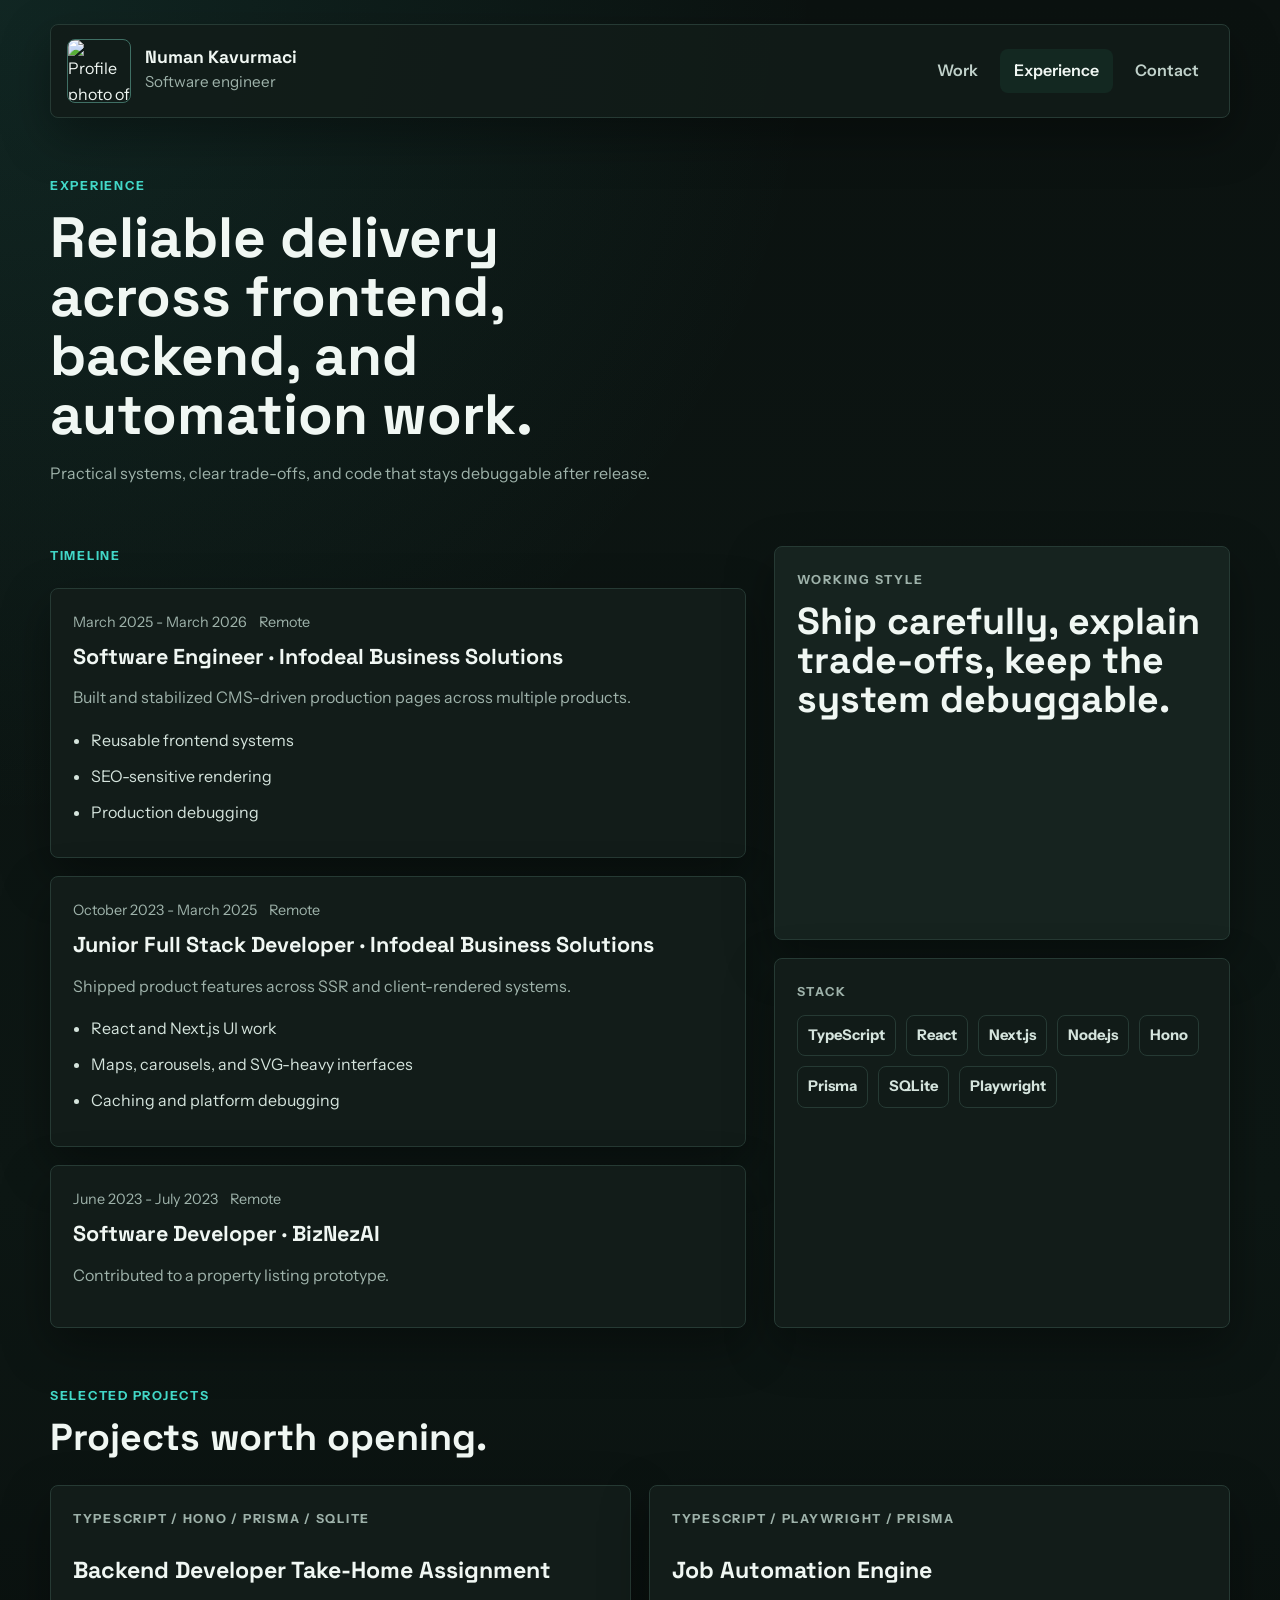
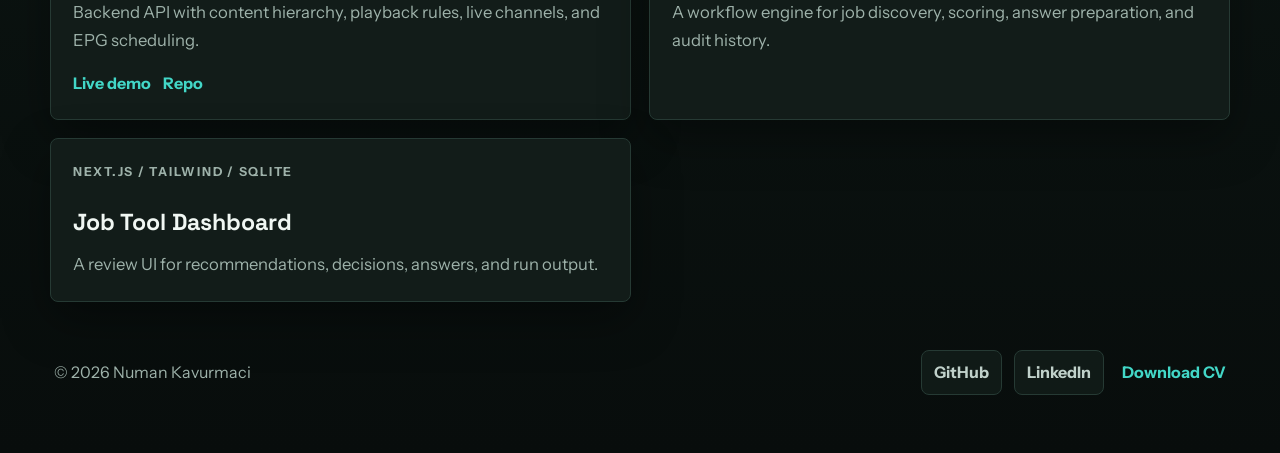
==== commit 41b8a907: "Simplify experience page" ====
--- a/about.html
+++ b/about.html
@@ -4,77 +4,31 @@
     <meta charset="UTF-8" />
     <meta name="viewport" content="width=device-width, initial-scale=1.0" />
     <title>Experience | Numan Kavurmaci</title>
-    <meta
-      name="description"
-      content="Experience and project highlights for Numan Kavurmaci."
-    />
+    <meta name="description" content="Experience and selected engineering projects for Numan Kavurmaci." />
     <meta name="author" content="Numan Kavurmaci" />
     <meta name="robots" content="index, follow" />
-    <meta name="theme-color" content="#f4f7f5" />
+    <meta name="theme-color" content="#0b1210" />
     <meta property="og:title" content="Experience | Numan Kavurmaci" />
-    <meta
-      property="og:description"
-      content="Experience and project highlights for Numan Kavurmaci."
-    />
+    <meta property="og:description" content="Experience and selected engineering projects for Numan Kavurmaci." />
     <meta property="og:type" content="website" />
     <meta property="og:site_name" content="Numan Kavurmaci" />
     <meta property="og:url" content="https://numankavurmaci.github.io/about.html" />
     <meta property="og:image" content="https://numankavurmaci.github.io/zephyrs.jpg" />
-    <meta
-      property="og:image:alt"
-      content="Zephyrs artwork used as the social preview image for Numan Kavurmaci's experience page."
-    />
     <meta property="og:locale" content="en_US" />
-    <meta name="twitter:card" content="summary_large_image" />
-    <meta name="twitter:title" content="Experience | Numan Kavurmaci" />
-    <meta
-      name="twitter:description"
-      content="Experience and project highlights for Numan Kavurmaci."
-    />
-    <meta name="twitter:image" content="https://numankavurmaci.github.io/zephyrs.jpg" />
-    <meta
-      name="twitter:image:alt"
-      content="Zephyrs artwork used as the social preview image for Numan Kavurmaci's experience page."
-    />
     <link rel="canonical" href="https://numankavurmaci.github.io/about.html" />
     <link rel="icon" type="image/jpeg" href="zephyrs.jpg" />
     <link rel="apple-touch-icon" href="zephyrs.jpg" />
     <link rel="preconnect" href="https://fonts.googleapis.com" />
     <link rel="preconnect" href="https://fonts.gstatic.com" crossorigin />
-    <link
-      href="https://fonts.googleapis.com/css2?family=Space+Grotesk:wght@400;500;700&family=Instrument+Sans:wght@400;500;600;700&display=swap"
-      rel="stylesheet"
-    />
+    <link href="https://fonts.googleapis.com/css2?family=Space+Grotesk:wght@400;500;700&family=Instrument+Sans:wght@400;500;600;700&display=swap" rel="stylesheet" />
     <link rel="stylesheet" href="styles.css" />
-    <script type="application/ld+json">
-      {
-        "@context": "https://schema.org",
-        "@type": "ProfilePage",
-        "mainEntity": {
-          "@type": "Person",
-          "name": "Numan Kavurmaci",
-          "jobTitle": "Software Engineer",
-          "url": "https://numankavurmaci.github.io/",
-          "image": "https://numankavurmaci.github.io/numankavurmaci.jpg",
-          "description": "Software engineer focused on dependable delivery, frontend systems, automation, and technical execution."
-        },
-        "url": "https://numankavurmaci.github.io/about.html",
-        "headline": "Experience | Numan Kavurmaci"
-      }
-    </script>
+    <link rel="stylesheet" href="dark.css" />
   </head>
   <body>
     <div class="site-shell">
       <header class="site-header">
         <a class="brand" href="index.html">
-          <img
-            src="numankavurmaci.jpg"
-            alt="Profile photo of Numan Kavurmaci"
-            class="brand-photo"
-            width="64"
-            height="64"
-            decoding="async"
-          />
+          <img src="numankavurmaci.jpg" alt="Profile photo of Numan Kavurmaci" class="brand-photo" width="64" height="64" decoding="async" />
           <div>
             <span class="brand-name">Numan Kavurmaci</span>
             <span class="brand-role">Software engineer</span>
@@ -90,11 +44,8 @@
       <main>
         <section class="section hero-tight fade-in">
           <p class="eyebrow">Experience</p>
-          <h1>I build reliable systems and deliver under pressure.</h1>
-          <p class="hero-text max-copy">
-            My work fits best in environments that need strong technical judgment, dependable
-            execution, and systems that keep performing as demands grow.
-          </p>
+          <h1>Reliable delivery across frontend, backend, and automation work.</h1>
+          <p class="hero-text max-copy">Practical systems, clear trade-offs, and code that stays debuggable after release.</p>
         </section>
 
         <section class="section two-column fade-in-delay">
@@ -102,78 +53,51 @@
             <p class="eyebrow">Timeline</p>
             <div class="timeline">
               <article class="timeline-item">
-                <div class="timeline-meta">
-                  <span>March 2025 - March 2026</span>
-                  <span>Remote</span>
-                </div>
+                <div class="timeline-meta"><span>March 2025 - March 2026</span><span>Remote</span></div>
                 <h2>Software Engineer · Infodeal Business Solutions</h2>
-                <p>Built shared CMS-driven page systems for production websites.</p>
+                <p>Built and stabilized CMS-driven production pages across multiple products.</p>
                 <ul class="detail-list">
-                  <li>Standardized UI patterns across multiple templates.</li>
-                  <li>Improved SEO, rendering quality, and page stability.</li>
-                  <li>Fixed issues in analytics, assets, and conversion-focused pages.</li>
+                  <li>Reusable frontend systems</li>
+                  <li>SEO-sensitive rendering</li>
+                  <li>Production debugging</li>
                 </ul>
               </article>
 
               <article class="timeline-item">
-                <div class="timeline-meta">
-                  <span>October 2023 - March 2025</span>
-                  <span>Remote</span>
-                </div>
+                <div class="timeline-meta"><span>October 2023 - March 2025</span><span>Remote</span></div>
                 <h2>Junior Full Stack Developer · Infodeal Business Solutions</h2>
-                <p>Delivered production features across SSR and CSR systems.</p>
+                <p>Shipped product features across SSR and client-rendered systems.</p>
                 <ul class="detail-list">
-                  <li>Built reusable frontend patterns and tracking-friendly interfaces.</li>
-                  <li>Worked on headers, maps, carousels, SVG flows, and AI content blocks.</li>
-                  <li>Used caching, virtualization, and debugging to solve platform limits.</li>
+                  <li>React and Next.js UI work</li>
+                  <li>Maps, carousels, and SVG-heavy interfaces</li>
+                  <li>Caching and platform debugging</li>
                 </ul>
               </article>
 
               <article class="timeline-item">
-                <div class="timeline-meta">
-                  <span>June 2023 - July 2023</span>
-                  <span>Remote</span>
-                </div>
+                <div class="timeline-meta"><span>June 2023 - July 2023</span><span>Remote</span></div>
                 <h2>Software Developer · BizNezAI</h2>
-                <p>Helped build an AI-assisted property listing prototype.</p>
-                <ul class="detail-list">
-                  <li>Worked with Azure Functions, Cosmos DB, mapping APIs, and AI workflows.</li>
-                  <li>Helped improve listing generation and discovery features.</li>
-                </ul>
+                <p>Contributed to a property listing prototype.</p>
               </article>
             </div>
           </div>
 
           <aside class="sidebar-stack">
-            <article class="sidebar-card thinking-card" id="systems-thinking">
+            <article class="sidebar-card thinking-card">
               <p class="eyebrow">Working style</p>
-              <h2>I take ownership and turn user stories into execution.</h2>
-              <p>
-                I am comfortable with unclear requirements, shifting priorities, and real
-                production constraints. I move work forward without waiting for perfect conditions.
-              </p>
+              <h2>Ship carefully, explain trade-offs, keep the system debuggable.</h2>
             </article>
-
-            <article class="sidebar-card">
-              <p class="eyebrow">Capability areas</p>
-              <ul class="detail-list compact-list">
-                <li>Reusable frontend systems and UI architecture</li>
-                <li>SEO-sensitive rendering and page integrity</li>
-                <li>Reverse engineering, debugging, and stabilization</li>
-                <li>Automation and decision-friction reduction</li>
-              </ul>
-            </article>
-
             <article class="sidebar-card">
               <p class="eyebrow">Stack</p>
               <ul class="tag-list">
+                <li>TypeScript</li>
                 <li>React</li>
                 <li>Next.js</li>
-                <li>TypeScript</li>
                 <li>Node.js</li>
-                <li>Playwright</li>
+                <li>Hono</li>
                 <li>Prisma</li>
                 <li>SQLite</li>
+                <li>Playwright</li>
               </ul>
             </article>
           </aside>
@@ -183,35 +107,29 @@
           <div class="section-heading-row">
             <div>
               <p class="eyebrow">Selected projects</p>
-              <h2>Projects that reflect my approach.</h2>
+              <h2>Projects worth opening.</h2>
             </div>
           </div>
 
           <div class="project-grid-featured">
+            <article class="project-card project-card-featured" id="backend-take-home">
+              <p class="micro-label">TypeScript / Hono / Prisma / SQLite</p>
+              <h3>Backend Developer Take-Home Assignment</h3>
+              <p class="project-summary">Backend API with content hierarchy, playback rules, live channels, and EPG scheduling.</p>
+              <div class="project-actions">
+                <a class="text-link" href="https://backend-developer-take-home-assignment.onrender.com/" target="_blank" rel="noopener">Live demo</a>
+                <a class="text-link" href="https://github.com/NumanKavurmaci/Backend-Developer-Take-Home-Assignment" target="_blank" rel="noopener">Repo</a>
+              </div>
+            </article>
             <article class="project-card project-card-featured" id="job-automation-engine">
-              <p class="micro-label">TypeScript / Playwright / OpenAI / Prisma</p>
+              <p class="micro-label">TypeScript / Playwright / Prisma</p>
               <h3>Job Automation Engine</h3>
-              <p class="project-summary">
-                A workflow engine for evaluating jobs and helping with application steps.
-              </p>
-              <ul class="project-points">
-                <li>Extracts and scores jobs from different sources.</li>
-                <li>Supports answer generation and controlled apply flows.</li>
-                <li>Saves history and artifacts for later review.</li>
-              </ul>
+              <p class="project-summary">A workflow engine for job discovery, scoring, answer preparation, and audit history.</p>
             </article>
-
             <article class="project-card project-card-featured" id="job-tool-dashboard">
               <p class="micro-label">Next.js / Tailwind / SQLite</p>
               <h3>Job Tool Dashboard</h3>
-              <p class="project-summary">
-                A dashboard for viewing recommendations, decisions, and run output.
-              </p>
-              <ul class="project-points">
-                <li>Shows recommendations, decisions, answers, and artifacts.</li>
-                <li>Keeps the UI separate from the automation engine.</li>
-                <li>Makes system output easier to review.</li>
-              </ul>
+              <p class="project-summary">A review UI for recommendations, decisions, answers, and run output.</p>
             </article>
           </div>
         </section>
@@ -221,20 +139,10 @@
         <p>&copy; <span id="year"></span> Numan Kavurmaci</p>
         <div class="footer-links">
           <div class="social-links" aria-label="Social links">
-            <a class="social-link" href="https://github.com/NumanKavurmaci" target="_blank" rel="noopener" aria-label="Open Numan Kavurmaci GitHub profile">
-              <svg viewBox="0 0 24 24" aria-hidden="true">
-                <path d="M12 2C6.48 2 2 6.58 2 12.23c0 4.52 2.87 8.35 6.84 9.7.5.1.68-.22.68-.49 0-.24-.01-1.04-.01-1.88-2.78.62-3.37-1.21-3.37-1.21-.45-1.18-1.11-1.49-1.11-1.49-.91-.64.07-.63.07-.63 1 .07 1.53 1.05 1.53 1.05.9 1.58 2.36 1.12 2.94.86.09-.67.35-1.12.63-1.38-2.22-.26-4.56-1.14-4.56-5.08 0-1.12.39-2.03 1.03-2.75-.1-.26-.45-1.3.1-2.71 0 0 .84-.28 2.75 1.05A9.3 9.3 0 0 1 12 6.84c.85 0 1.71.12 2.51.36 1.91-1.33 2.75-1.05 2.75-1.05.55 1.41.2 2.45.1 2.71.64.72 1.03 1.63 1.03 2.75 0 3.95-2.35 4.81-4.59 5.07.36.32.68.95.68 1.92 0 1.39-.01 2.5-.01 2.84 0 .27.18.6.69.49A10.25 10.25 0 0 0 22 12.23C22 6.58 17.52 2 12 2Z" />
-              </svg>
-              <span>GitHub</span>
-            </a>
-            <a class="social-link" href="https://www.linkedin.com/in/numan-kavurmac%C4%B1-227a35247/" target="_blank" rel="noopener" aria-label="Open Numan Kavurmaci LinkedIn profile">
-              <svg viewBox="0 0 24 24" aria-hidden="true">
-                <path d="M6.94 8.5A1.56 1.56 0 1 1 6.94 5.4a1.56 1.56 0 0 1 0 3.1ZM5.6 18.4h2.68V9.64H5.6V18.4Zm4.35 0h2.68v-4.88c0-1.29.24-2.54 1.8-2.54 1.54 0 1.56 1.44 1.56 2.62v4.8H18.7v-5.35c0-2.63-.57-4.65-3.64-4.65-1.48 0-2.47.82-2.88 1.59h-.04V9.64H9.95c.03.74 0 8.76 0 8.76Z" />
-              </svg>
-              <span>LinkedIn</span>
-            </a>
+            <a class="social-link" href="https://github.com/NumanKavurmaci" target="_blank" rel="noopener">GitHub</a>
+            <a class="social-link" href="https://www.linkedin.com/in/numan-kavurmac%C4%B1-227a35247/" target="_blank" rel="noopener">LinkedIn</a>
           </div>
-          <a class="text-link" href="Numan-Kavurmaci-CV-2026.pdf" target="_blank" rel="noopener">Download latest CV</a>
+          <a class="text-link" href="Numan-Kavurmaci-CV-2026.pdf" target="_blank" rel="noopener">Download CV</a>
         </div>
       </footer>
     </div>
--- a/dark.css
+++ b/dark.css
@@ -0,0 +1,106 @@
+:root {
+  --bg: #0b1210;
+  --bg-soft: #101d19;
+  --surface: #121c19;
+  --surface-strong: #16231f;
+  --ink: #f0f7f3;
+  --ink-soft: #d5e4dd;
+  --muted: #9eb2aa;
+  --muted-strong: #c0d1ca;
+  --accent: #42d7c7;
+  --accent-strong: #7cc7ff;
+  --accent-warm: #ff9f74;
+  --border: #263a34;
+  --border-strong: #3f6f64;
+  --terminal: #070d0b;
+  --terminal-soft: #0d1714;
+  --shadow: 0 18px 48px rgba(0, 0, 0, 0.36);
+}
+
+body {
+  background: radial-gradient(circle at top left, rgba(66, 215, 199, 0.1), transparent 34%),
+    linear-gradient(180deg, #0b1210 0%, #0d1714 58%, #080d0c 100%);
+}
+
+.site-header,
+.proof-strip span,
+.impact-grid span,
+.skill-clusters span,
+.tag-list li,
+.project-details,
+.flow-step,
+.skill-stage,
+.social-link,
+.button-secondary {
+  background: rgba(18, 28, 25, 0.88);
+}
+
+.site-header,
+.system-section,
+.project-feature,
+.info-band,
+.timeline-item,
+.project-card,
+.sidebar-card,
+.contact-row,
+.skill-map,
+.social-link,
+.button-secondary,
+.project-details,
+.flow-step,
+.skill-stage,
+.proof-strip span,
+.impact-grid span,
+.skill-clusters span,
+.tag-list li {
+  border-color: var(--border);
+}
+
+.nav-link:hover,
+.nav-link.active,
+.flow-panel,
+.skill-map-panel,
+.flow-step.is-active,
+.skill-stage.is-active {
+  background: #132821;
+}
+
+.button-primary {
+  color: #04110f;
+  background: var(--accent);
+  box-shadow: 0 10px 28px rgba(66, 215, 199, 0.2);
+}
+
+.info-band {
+  background: linear-gradient(135deg, #111f1b, #07100e);
+}
+
+.terminal-panel,
+.automation-preview,
+.flow-log {
+  border-color: #1d342f;
+  background: #060b0a;
+}
+
+.preview-code {
+  background: #020605;
+}
+
+.flow-step-index {
+  color: #061512;
+  background: var(--accent);
+}
+
+.terminal-line-live,
+.flow-log li::before,
+.preview-code {
+  color: var(--accent-warm);
+}
+
+.terminal-line-live::after {
+  background: var(--accent-warm);
+}
+
+img.brand-photo {
+  border-color: var(--border-strong);
+}
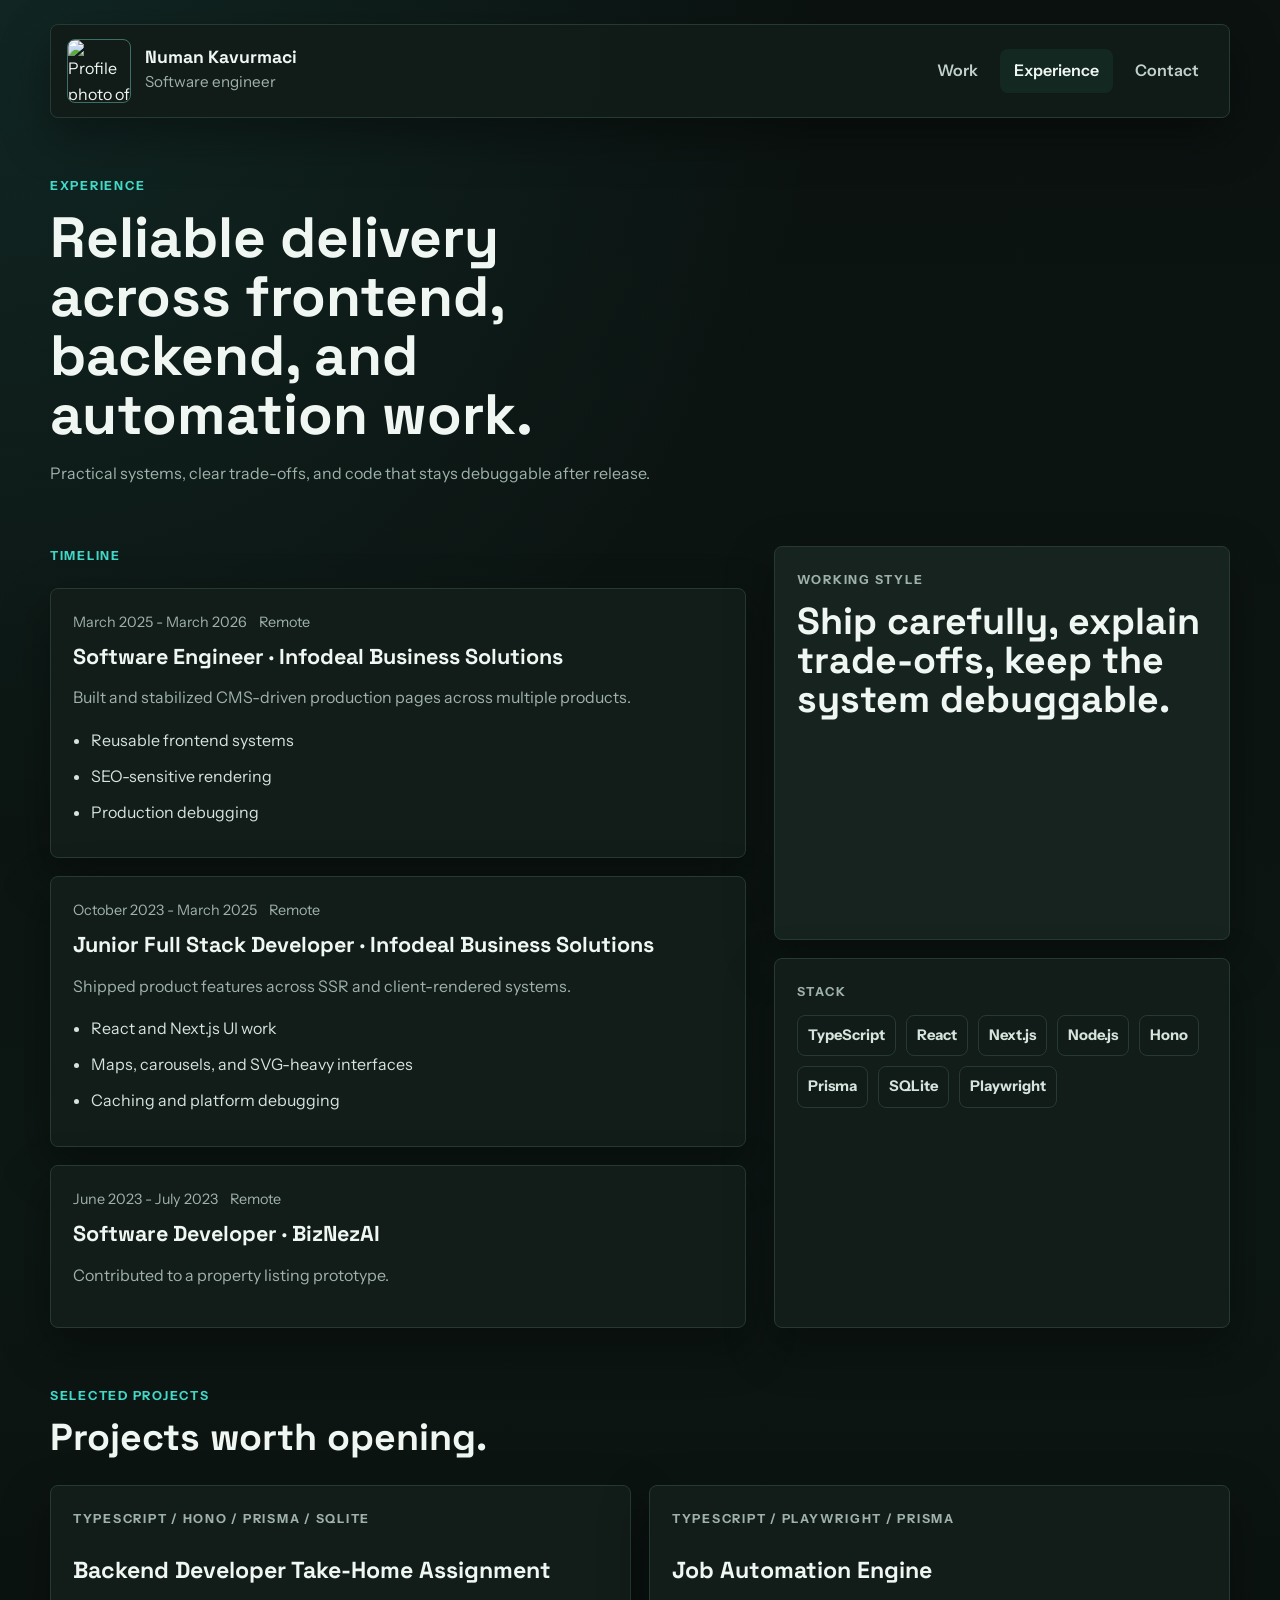
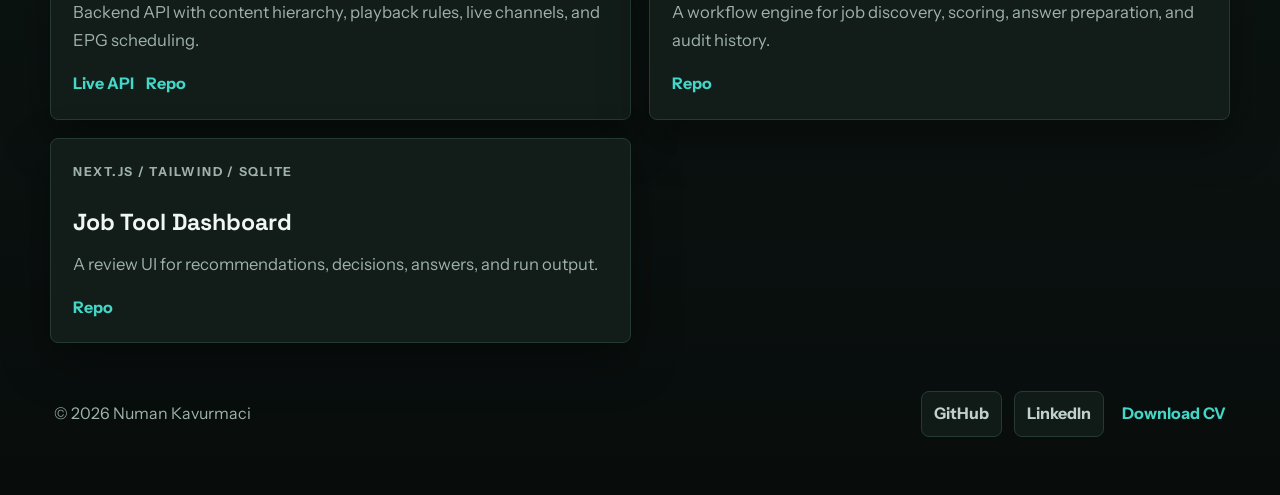
==== commit cf6c04bd: "Add repo links to selected projects" ====
--- a/about.html
+++ b/about.html
@@ -117,7 +117,7 @@
               <h3>Backend Developer Take-Home Assignment</h3>
               <p class="project-summary">Backend API with content hierarchy, playback rules, live channels, and EPG scheduling.</p>
               <div class="project-actions">
-                <a class="text-link" href="https://backend-developer-take-home-assignment.onrender.com/" target="_blank" rel="noopener">Live demo</a>
+                <a class="text-link" href="https://backend-developer-take-home-assignment.onrender.com/" target="_blank" rel="noopener">Live API</a>
                 <a class="text-link" href="https://github.com/NumanKavurmaci/Backend-Developer-Take-Home-Assignment" target="_blank" rel="noopener">Repo</a>
               </div>
             </article>
@@ -125,11 +125,17 @@
               <p class="micro-label">TypeScript / Playwright / Prisma</p>
               <h3>Job Automation Engine</h3>
               <p class="project-summary">A workflow engine for job discovery, scoring, answer preparation, and audit history.</p>
+              <div class="project-actions">
+                <a class="text-link" href="https://github.com/NumanKavurmaci/Job-Tool" target="_blank" rel="noopener">Repo</a>
+              </div>
             </article>
             <article class="project-card project-card-featured" id="job-tool-dashboard">
               <p class="micro-label">Next.js / Tailwind / SQLite</p>
               <h3>Job Tool Dashboard</h3>
               <p class="project-summary">A review UI for recommendations, decisions, answers, and run output.</p>
+              <div class="project-actions">
+                <a class="text-link" href="https://github.com/NumanKavurmaci/Job-Tool-Dashboard" target="_blank" rel="noopener">Repo</a>
+              </div>
             </article>
           </div>
         </section>
--- a/dark.css
+++ b/dark.css
@@ -104,3 +104,13 @@
 img.brand-photo {
   border-color: var(--border-strong);
 }
+
+.compact-project,
+.compact-project:hover,
+.compact-project:focus-visible {
+  transform: none;
+}
+
+.compact-project:hover {
+  background: rgba(66, 215, 199, 0.06);
+}
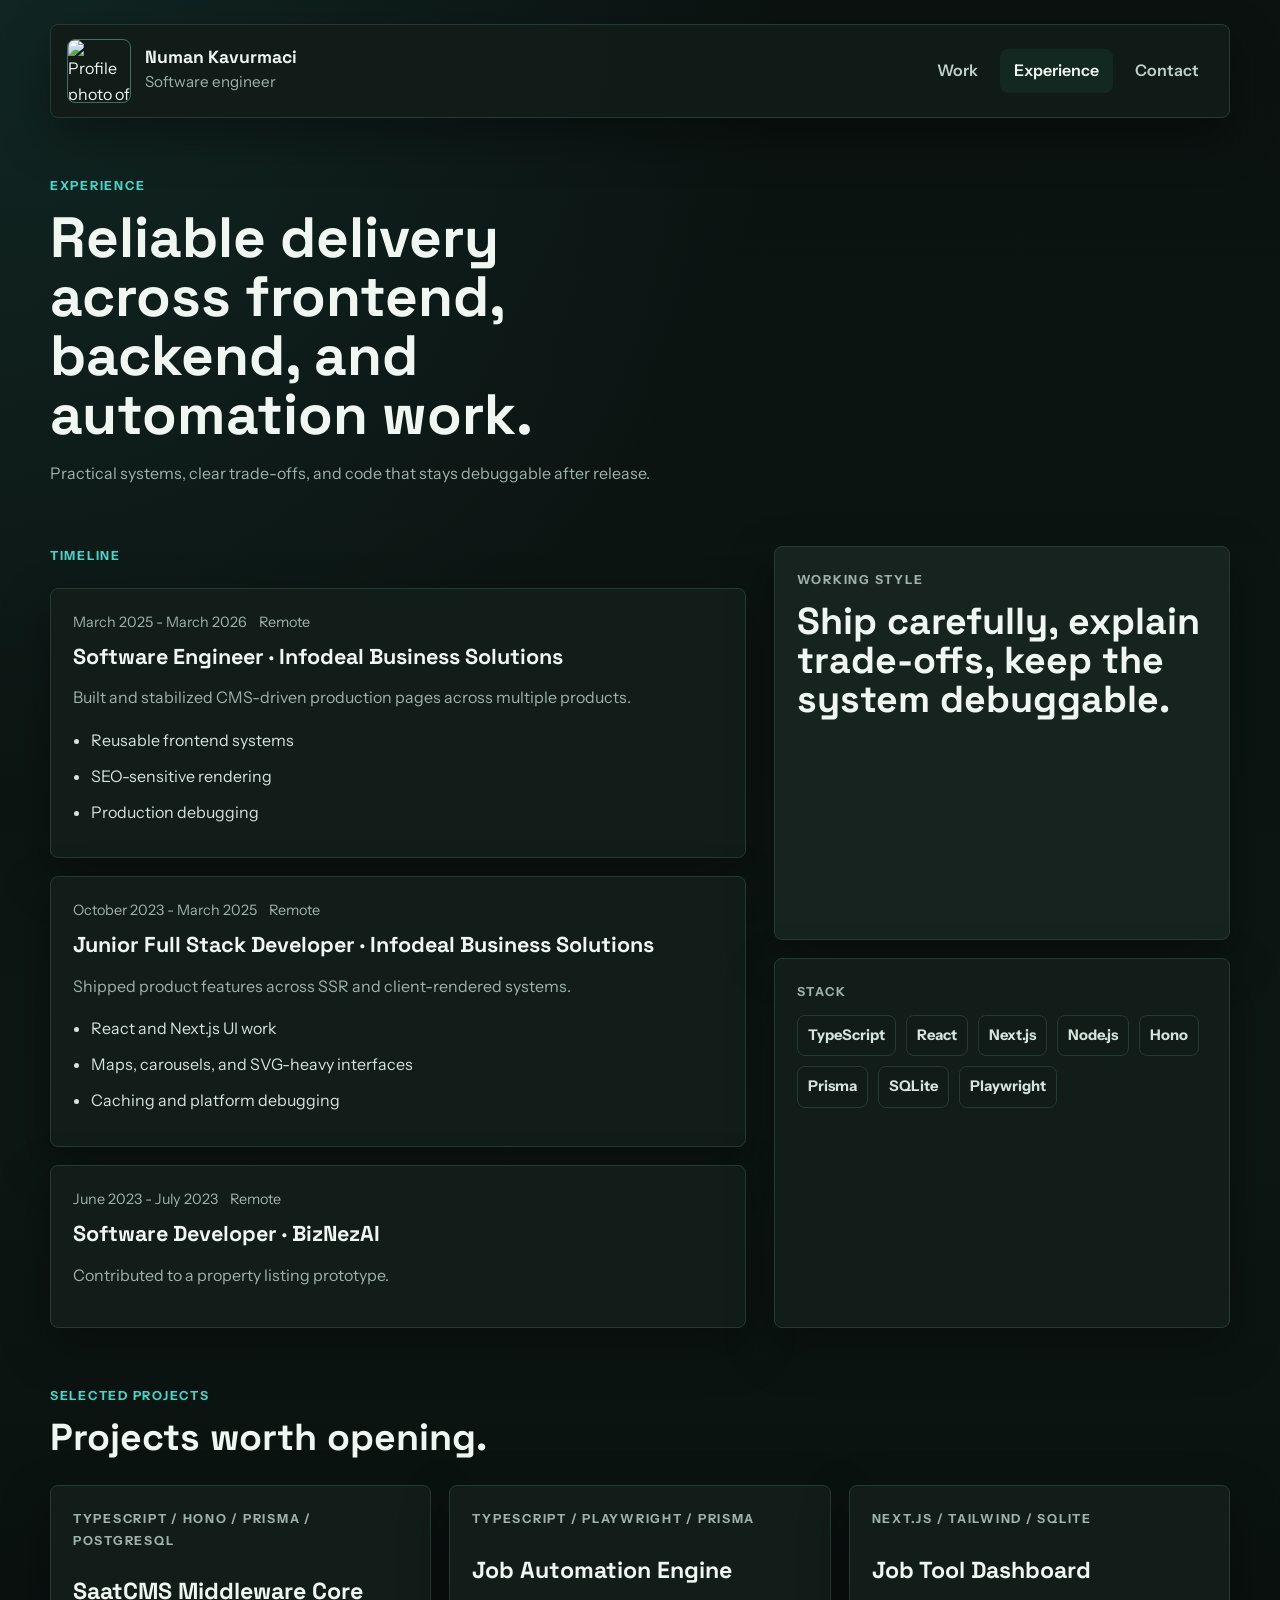
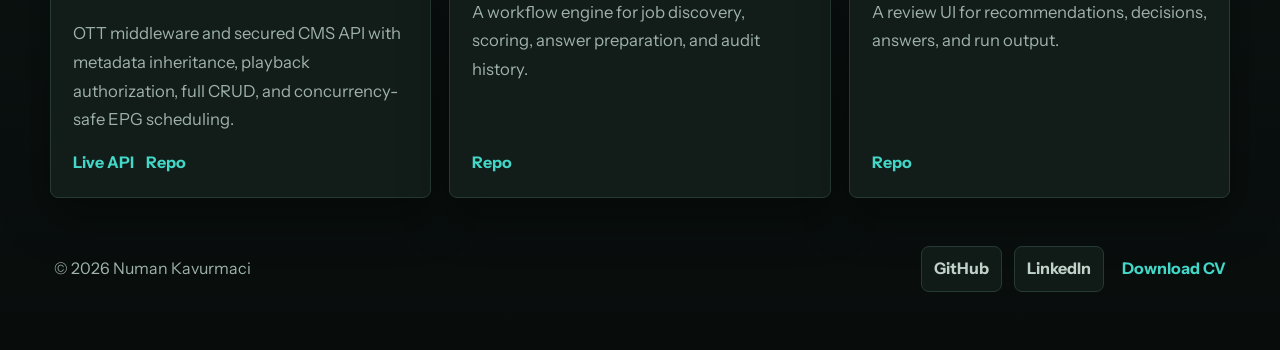
==== commit 04f73f52: "feat: update for backend app stale info" ====
--- a/about.html
+++ b/about.html
@@ -112,10 +112,10 @@
           </div>
 
           <div class="project-grid-featured">
-            <article class="project-card project-card-featured" id="backend-take-home">
-              <p class="micro-label">TypeScript / Hono / Prisma / SQLite</p>
-              <h3>Backend Developer Take-Home Assignment</h3>
-              <p class="project-summary">Backend API with content hierarchy, playback rules, live channels, and EPG scheduling.</p>
+            <article class="project-card project-card-featured" id="saatcms-middleware">
+              <p class="micro-label">TypeScript / Hono / Prisma / PostgreSQL</p>
+              <h3>SaatCMS Middleware Core</h3>
+              <p class="project-summary">OTT middleware and secured CMS API with metadata inheritance, playback authorization, full CRUD, and concurrency-safe EPG scheduling.</p>
               <div class="project-actions">
                 <a class="text-link" href="https://backend-developer-take-home-assignment.onrender.com/" target="_blank" rel="noopener">Live API</a>
                 <a class="text-link" href="https://github.com/NumanKavurmaci/Backend-Developer-Take-Home-Assignment" target="_blank" rel="noopener">Repo</a>
--- a/dark.css
+++ b/dark.css
@@ -20,6 +20,18 @@
 body {
   background: radial-gradient(circle at top left, rgba(66, 215, 199, 0.1), transparent 34%),
     linear-gradient(180deg, #0b1210 0%, #0d1714 58%, #080d0c 100%);
+}
+
+a,
+button,
+summary {
+  transition: opacity 160ms ease, border-color 160ms ease, background 160ms ease, color 160ms ease;
+}
+
+a:hover,
+button:hover,
+summary:hover {
+  transform: none;
 }
 
 .site-header,
@@ -86,6 +98,15 @@
   background: #020605;
 }
 
+.preview-row {
+  grid-template-columns: minmax(0, 1.1fr) minmax(90px, 0.55fr) minmax(0, 1.25fr);
+  align-items: center;
+}
+
+.preview-row span {
+  min-width: 0;
+}
+
 .flow-step-index {
   color: #061512;
   background: var(--accent);
@@ -114,3 +135,20 @@
 .compact-project:hover {
   background: rgba(66, 215, 199, 0.06);
 }
+
+.project-grid-featured {
+  grid-template-columns: repeat(3, minmax(0, 1fr));
+}
+
+@media (max-width: 1080px) {
+  .project-grid-featured {
+    grid-template-columns: repeat(2, minmax(0, 1fr));
+  }
+}
+
+@media (max-width: 640px) {
+  .project-grid-featured,
+  .preview-row {
+    grid-template-columns: 1fr;
+  }
+}
